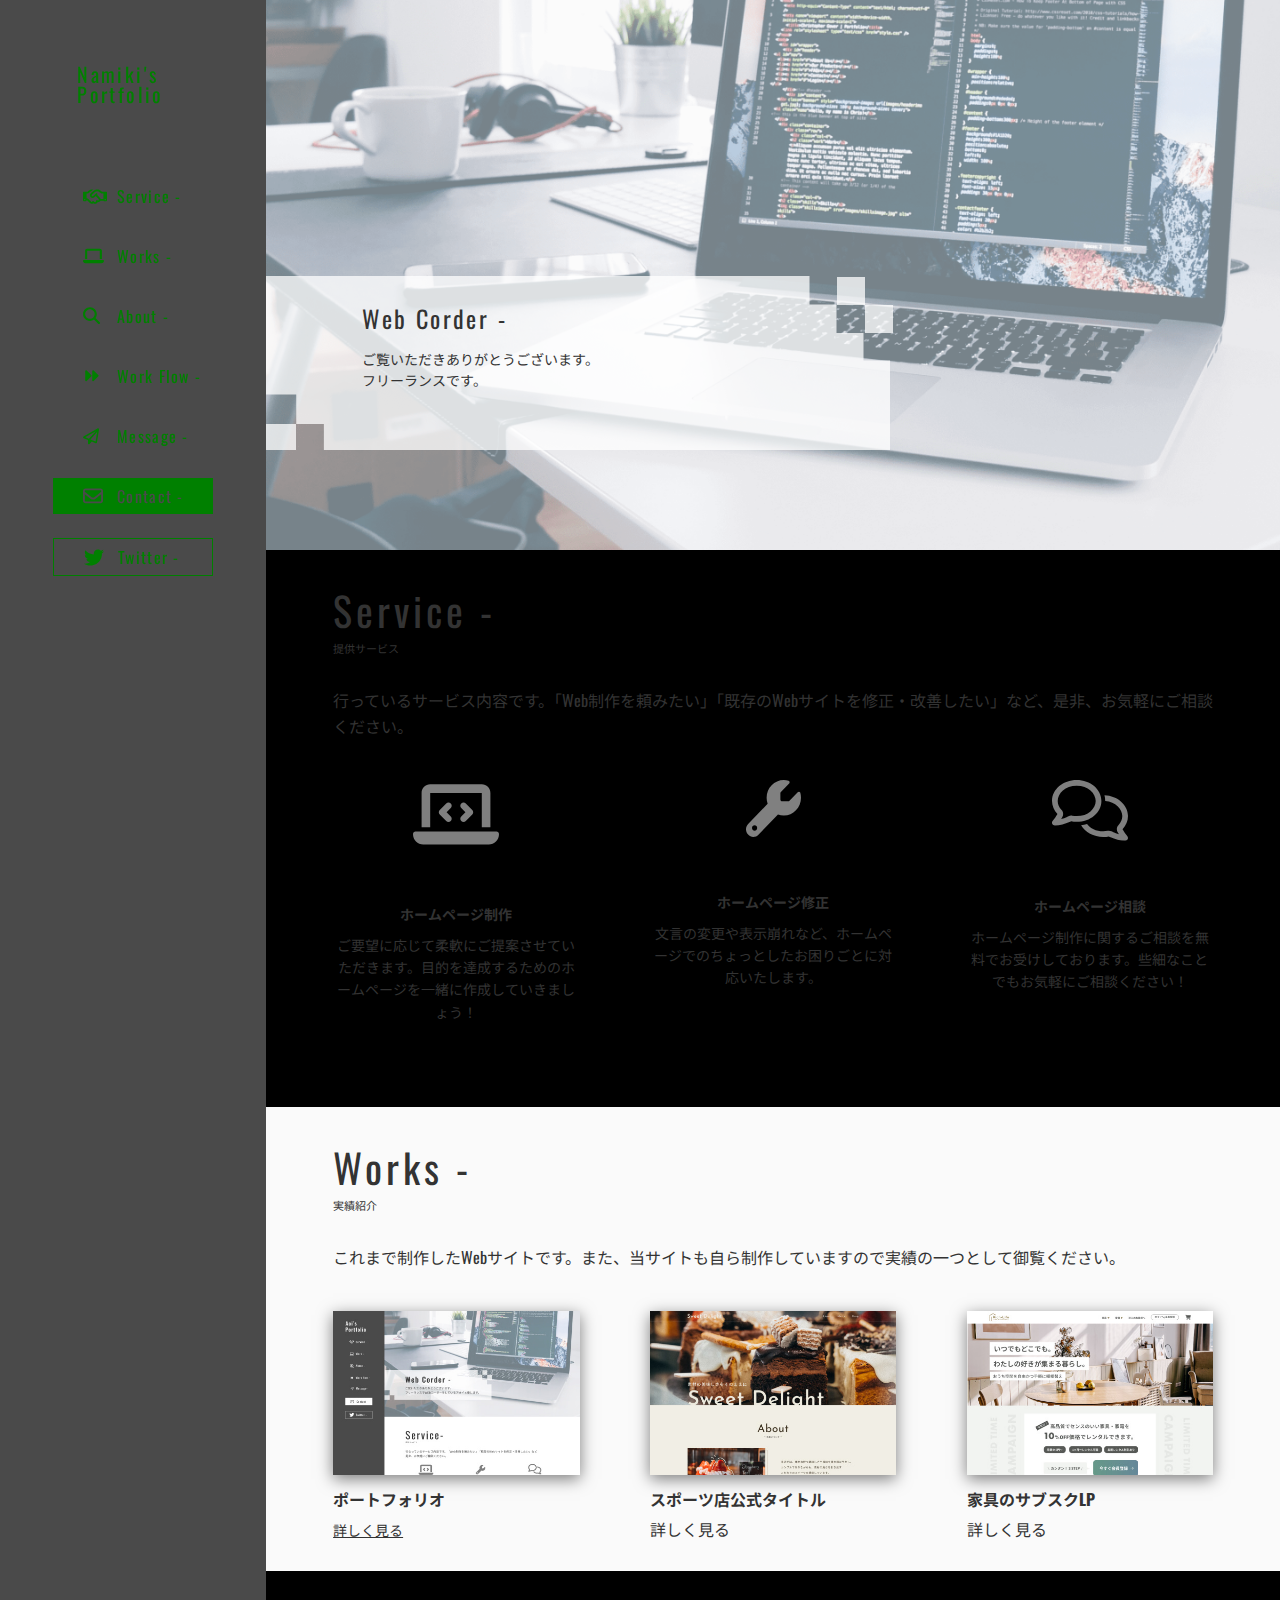
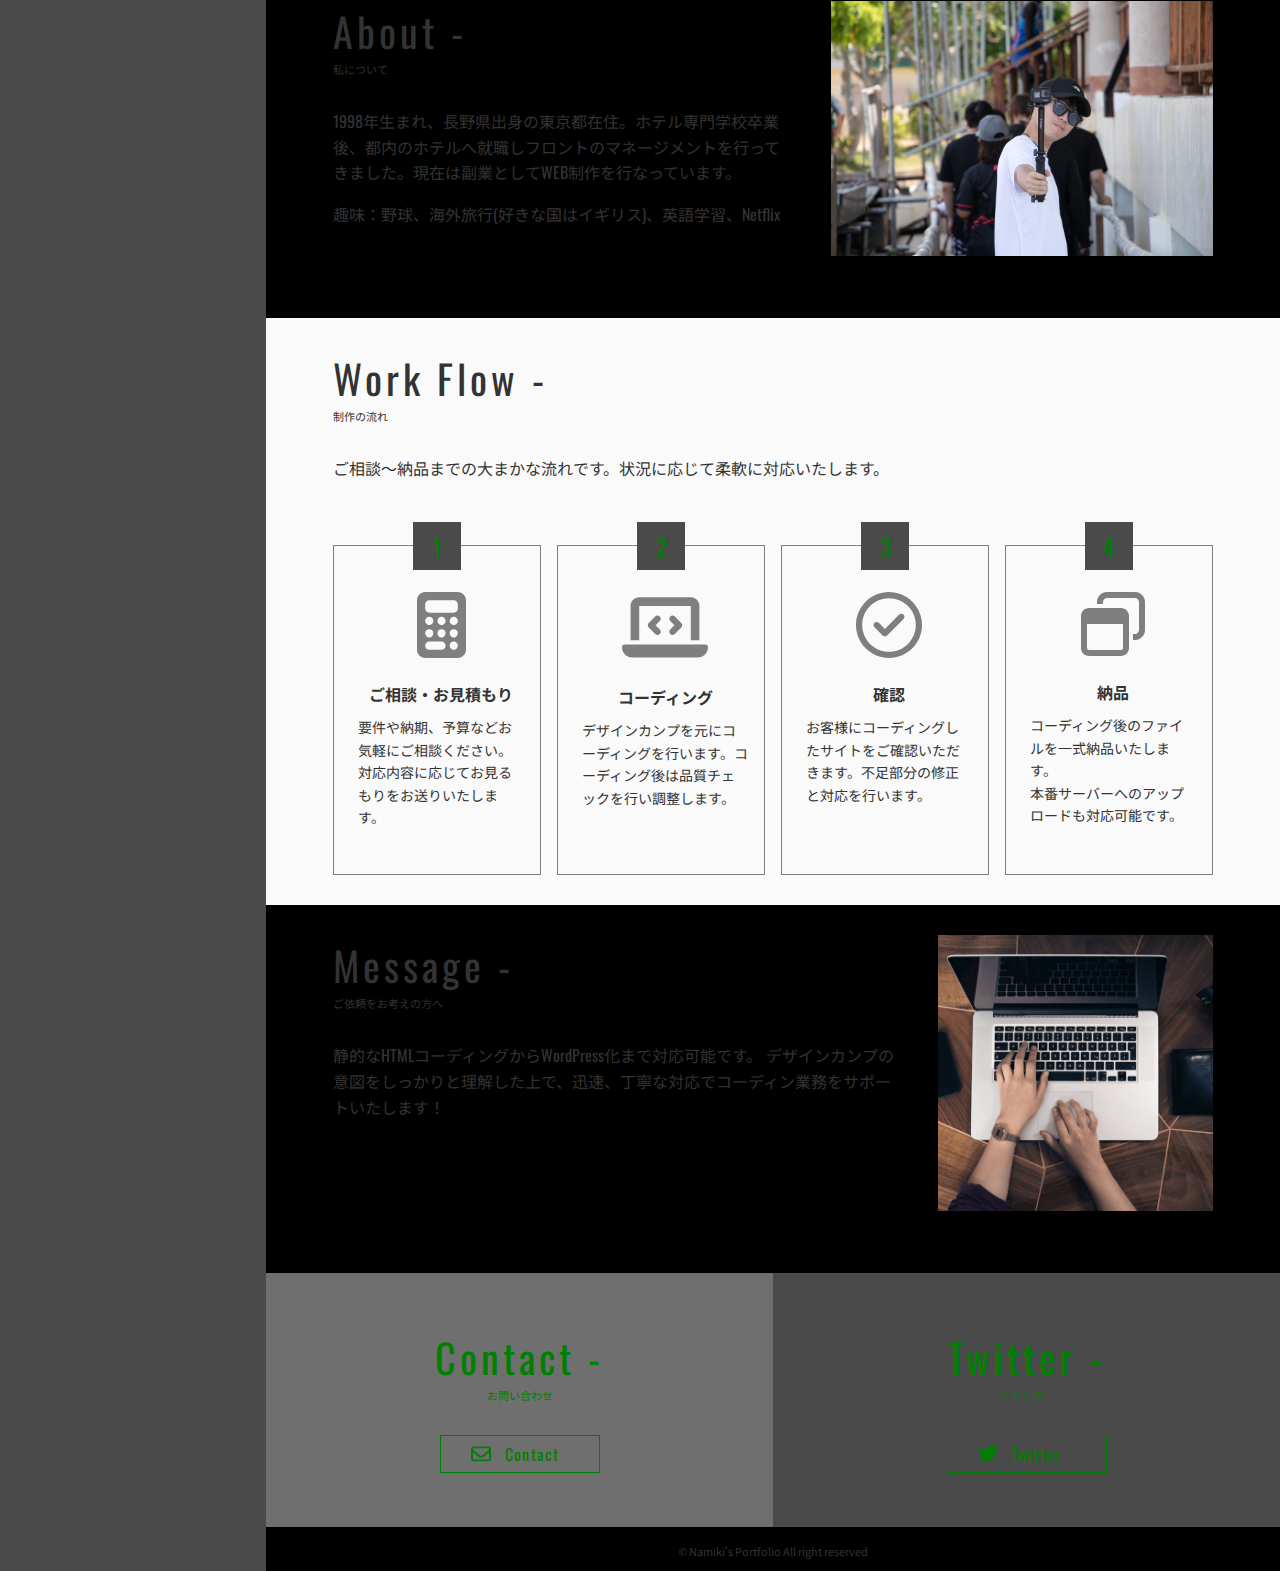
==== index.html @ 9bbf48f1 "テスト" ====
<!DOCTYPE html>
<html lang="ja">
<head>
  <meta charset="UTF-8">
  <meta name="viewport" content="width=device-width, initial-scale=1.0">
  <!-- 検索にあたらないようにするメタ設定 -->
  <!-- <meta name="robots" content="noindex"> -->
  <title>ポートフォリオサイト</title>
  <!-- 検索エンジン表示時の説明メタ -->
  <meta name="description" content="フリーランスWEBコーダーのポートフォリオサイトです。">
<!-- Google Fontsの読み込み -->
  <link rel="preconnect" href="https://fonts.googleapis.com">
  <link rel="preconnect" href="https://fonts.gstatic.com" crossorigin>
  <link href="https://fonts.googleapis.com/css2?family=Noto+Sans+JP:wght@400;700&family=Oswald:wght@400;500&display=swap" rel="stylesheet">
  <!-- cssの読み込み -->
  <link rel="stylesheet" href="./css/reset.css">
  <link rel="stylesheet" href="./css/style.css">
  <!-- <link rel="stylesheet" href="/Users/niwanamiki/Desktop/web/myworks/my_portfolio/css/style.css"> -->
</head>
<body>
  <div class="wrapper">
    <header class="header">
      <div class="header__container">
        <h1 class="header__logo">Namiki's<br>Portfolio</h1>
        <button type="button" id="js-btnDrawer" class="header__menu-btn">Menu</button>
        <div id="js-drawer" class="header__contents">
          <nav class="header__nav">
            <ul class="header__nav-list">
              <li class="header__nav-item">
                <a href="#service" class="header__nav-link button">
                  <span class="button__icon">
                    <svg width="24" height="15" viewBox="0 0 24 15" fill="none" xmlns="http://www.w3.org/2000/svg">
                      <path d="M10.2075 0.428596L8.29125 2.33175C7.7175 2.48818 7.185 2.77495 6.735 3.16974L5.7375 4.05241C5.355 4.39133 4.85625 4.57755 4.3425 4.57755H3.6V9.34475C4.365 9.3671 5.0925 9.67622 5.63625 10.2163L6.97125 11.5421L7.23375 11.8028L8.24625 12.8084C8.47875 13.0393 8.86125 13.0393 9.09375 12.8084C9.1575 12.7451 9.20625 12.6706 9.2325 12.5924C9.3375 12.3056 9.58125 12.0896 9.88125 12.0226C10.1813 11.9555 10.4963 12.0449 10.7138 12.2647L11.1188 12.6594C11.5538 13.0915 12.2588 13.0915 12.69 12.6594C12.8925 12.4583 13.0013 12.2013 13.0125 11.9369C13.0275 11.6092 13.2225 11.3187 13.5225 11.1771C13.8225 11.0356 14.1713 11.0654 14.4375 11.2554C14.79 11.5049 15.2813 11.4714 15.5963 11.1585C15.9488 10.8084 15.9488 10.2423 15.5963 9.89596L12.7538 7.07288L11.4112 8.30193C10.3875 9.24047 8.81625 9.25537 7.77375 8.33545C6.585 7.28517 6.55875 5.45278 7.71375 4.36899L10.3425 1.90345C11.37 0.94256 12.7275 0.40625 14.1413 0.40625C15.495 0.40625 16.8038 0.901592 17.8125 1.79172L18.9413 2.78985H20.4H21.9H23.4C23.73 2.78985 24 3.05801 24 3.38575V11.1325C24 11.7917 23.4638 12.3243 22.8 12.3243H21.6C21.1575 12.3243 20.7675 12.0859 20.5613 11.7284H17.3775C17.25 11.9779 17.0813 12.2162 16.8713 12.4248C16.23 13.0617 15.3413 13.3112 14.5088 13.1734C14.3738 13.4453 14.19 13.6985 13.9613 13.9257C12.9375 14.9425 11.3363 15.043 10.1963 14.2274C9.255 15.0021 7.8525 14.9537 6.97125 14.0747L5.9625 13.0691L5.7 12.8084L4.365 11.4825C4.15875 11.2777 3.88875 11.1585 3.6 11.1362C3.6 11.7917 3.06 12.3243 2.4 12.3243H1.2C0.53625 12.3243 0 11.7917 0 11.1325V3.38575C0 3.05801 0.27 2.78985 0.6 2.78985H2.1H3.6H4.3425C4.4175 2.78985 4.48875 2.76378 4.54125 2.71536L5.535 1.83641C6.58125 0.91649 7.9275 0.40625 9.32625 0.40625H9.7125C9.8775 0.40625 10.0463 0.413699 10.2075 0.428596ZM20.4 9.94065V4.57755H18.6C18.3788 4.57755 18.165 4.49561 18.0038 4.35036L16.62 3.12877C15.9375 2.52542 15.0563 2.19395 14.1413 2.19395C13.1888 2.19395 12.2738 2.55522 11.58 3.20326L8.95125 5.66879C8.565 6.03378 8.5725 6.6483 8.97 6.9984C9.31875 7.30752 9.8475 7.30007 10.1888 6.98722L12.885 4.51424C13.2488 4.17904 13.8188 4.20139 14.1563 4.56638C14.4938 4.93137 14.4713 5.49375 14.1038 5.82894L14.0738 5.85874L16.8638 8.62967C17.2388 9.00211 17.4825 9.46021 17.5913 9.93693H20.4V9.94065ZM2.4 10.5366C2.4 10.3785 2.33679 10.2269 2.22426 10.1152C2.11174 10.0034 1.95913 9.94065 1.8 9.94065C1.64087 9.94065 1.48826 10.0034 1.37574 10.1152C1.26321 10.2269 1.2 10.3785 1.2 10.5366C1.2 10.6946 1.26321 10.8462 1.37574 10.9579C1.48826 11.0697 1.64087 11.1325 1.8 11.1325C1.95913 11.1325 2.11174 11.0697 2.22426 10.9579C2.33679 10.8462 2.4 10.6946 2.4 10.5366ZM22.2 11.1325C22.3591 11.1325 22.5117 11.0697 22.6243 10.9579C22.7368 10.8462 22.8 10.6946 22.8 10.5366C22.8 10.3785 22.7368 10.2269 22.6243 10.1152C22.5117 10.0034 22.3591 9.94065 22.2 9.94065C22.0409 9.94065 21.8883 10.0034 21.7757 10.1152C21.6632 10.2269 21.6 10.3785 21.6 10.5366C21.6 10.6946 21.6632 10.8462 21.7757 10.9579C21.8883 11.0697 22.0409 11.1325 22.2 11.1325Z" class="button__icon-path" />
                      </svg>                      
                  </span>
                  <span class="button__text">Service -</span>
                </a>
              </li>
              <li class="header__nav-item">
                <a href="#work" class="header__nav-link button">
                  <span class="button__icon">
                    <svg width="21" height="16" viewBox="0 0 21 16" fill="none" xmlns="http://www.w3.org/2000/svg">
                      <path d="M4.2 0.635498C3.04172 0.635498 2.1 1.57078 2.1 2.72115V11.0638H4.2V2.72115H16.8V11.0638H18.9V2.72115C18.9 1.57078 17.9583 0.635498 16.8 0.635498H4.2ZM0.63 12.1066C0.282187 12.1066 0 12.3868 0 12.7323C0 14.114 1.12875 15.2351 2.52 15.2351H18.48C19.8712 15.2351 21 14.114 21 12.7323C21 12.3868 20.7178 12.1066 20.37 12.1066H0.63Z" class="button__icon-path"/>
                      </svg>
                  </span>
                  <span class="button__text">Works -</span>
                </a>
              </li>
              <li class="header__nav-item">
                <a href="#about" class="header__nav-link button">
                  <span class="button__icon">
                    <svg width="17" height="18" viewBox="0 0 17 18" fill="none" xmlns="http://www.w3.org/2000/svg">
                      <path d="M13.8125 7.04143C13.8125 8.55504 13.3178 9.95324 12.4844 11.0876L16.6879 15.2657C17.1029 15.6779 17.1029 16.3473 16.6879 16.7595C16.2729 17.1717 15.5988 17.1717 15.1838 16.7595L10.9803 12.5814C9.83808 13.4124 8.43027 13.9005 6.90625 13.9005C3.09121 13.9005 0 10.8304 0 7.04143C0 3.25246 3.09121 0.182373 6.90625 0.182373C10.7213 0.182373 13.8125 3.25246 13.8125 7.04143ZM6.90625 11.79C7.53413 11.79 8.15587 11.6672 8.73595 11.4285C9.31604 11.1899 9.84312 10.8401 10.2871 10.3992C10.7311 9.95824 11.0833 9.43476 11.3235 8.85863C11.5638 8.28251 11.6875 7.66502 11.6875 7.04143C11.6875 6.41784 11.5638 5.80035 11.3235 5.22423C11.0833 4.64811 10.7311 4.12463 10.2871 3.68368C9.84312 3.24273 9.31604 2.89296 8.73595 2.65432C8.15587 2.41568 7.53413 2.29285 6.90625 2.29285C6.27837 2.29285 5.65663 2.41568 5.07654 2.65432C4.49646 2.89296 3.96938 3.24273 3.5254 3.68368C3.08142 4.12463 2.72923 4.64811 2.48895 5.22423C2.24867 5.80035 2.125 6.41784 2.125 7.04143C2.125 7.66502 2.24867 8.28251 2.48895 8.85863C2.72923 9.43476 3.08142 9.95824 3.5254 10.3992C3.96938 10.8401 4.49646 11.1899 5.07654 11.4285C5.65663 11.6672 6.27837 11.79 6.90625 11.79Z" class="button__icon-path"/>
                      </svg>
                      
                  </span>
                  <span class="button__text">About -</span>
                </a>
              </li>
              <li class="header__nav-item">
                <a href="#flow" class="header__nav-link button">
                  <span class="button__icon">
                    <svg width="16" height="16" viewBox="0 0 16 16" fill="none" xmlns="http://www.w3.org/2000/svg">
                      <path d="M8.43454 7.15642C8.7598 7.47765 8.7598 8.00275 8.43455 8.32398L3.65356 13.0459C3.13521 13.5578 2.25649 13.1906 2.25649 12.4621L2.25649 3.01832C2.25649 2.28979 3.13521 1.92261 3.65355 2.43454L8.43454 7.15642Z" class="button__icon-path"/>
                      <path d="M15.4089 7.15642C15.7342 7.47765 15.7342 8.00275 15.4089 8.32398L10.6279 13.0459C10.1096 13.5578 9.23085 13.1906 9.23085 12.4621L9.23085 3.01832C9.23085 2.28979 10.1096 1.92261 10.6279 2.43454L15.4089 7.15642Z" class="button__icon-path"/>
                      </svg>
                      
                  </span>
                  <span class="button__text">Work Flow -</span>
                </a>
              </li>
              <li class="header__nav-item">
                <a href="#message" class="header__nav-link button">
                  <span class="button__icon">
                    <svg width="16" height="17" viewBox="0 0 16 17" fill="none" xmlns="http://www.w3.org/2000/svg">
                      <path d="M0.502817 8.41785C-0.203433 8.81822 -0.137808 9.88587 0.615317 10.1962L4.99969 12.0119V15.2179C4.99969 15.7797 5.45594 16.2328 6.02157 16.2328C6.32469 16.2328 6.61219 16.0994 6.80594 15.8666L8.74344 13.5606L12.6153 15.1621C13.2059 15.4073 13.8903 15.0224 13.9872 14.3955L15.9872 1.4843C16.0466 1.10876 15.8809 0.730116 15.5653 0.515964C15.2497 0.301812 14.8372 0.28319 14.5028 0.472513L0.502817 8.41785ZM2.13094 9.20928L12.8028 3.15406L5.94032 10.7704L5.97782 10.8014L2.13094 9.20928ZM12.6028 13.5451L7.39657 11.388L14.0872 3.96101L12.6028 13.5451Z" class="button__icon-path"/>
                      </svg>
                       
                  </span>
                  <span class="button__text">Message -</span>
                </a>
              </li>
              <li class="header__nav-item">
                <a href="#contact" class="header__nav-link button  button--bg">
                  <span class="button__icon">
                    <svg width="20" height="16" viewBox="0 0 20 16" fill="none" xmlns="http://www.w3.org/2000/svg">
                      <path d="M2.5 2.28406C2.15625 2.28406 1.875 2.56339 1.875 2.90479V3.76217L8.61328 9.25563C9.42188 9.91515 10.582 9.91515 11.3906 9.25563L18.125 3.76217V2.90479C18.125 2.56339 17.8438 2.28406 17.5 2.28406H2.5ZM1.875 6.17138V12.8365C1.875 13.1779 2.15625 13.4572 2.5 13.4572H17.5C17.8438 13.4572 18.125 13.1779 18.125 12.8365V6.17138L12.5781 10.6949C11.0781 11.917 8.91797 11.917 7.42188 10.6949L1.875 6.17138ZM0 2.90479C0 1.53531 1.12109 0.421875 2.5 0.421875H17.5C18.8789 0.421875 20 1.53531 20 2.90479V12.8365C20 14.2059 18.8789 15.3194 17.5 15.3194H2.5C1.12109 15.3194 0 14.2059 0 12.8365V2.90479Z" class="button__icon-path button__icon-path--contact"/>
                      </svg>
                      
                  </span>
                  <span class="button__text">Contact -</span>
                  <!-- <a href="tel:090-2377-2959" class="button__text">Contact -</a> -->
                </a>
              </li>
              <li class="header__nav-item">
                <a href="https://twitter.com/nworkweb_tw" target="_blank"  class="header__nav-link button button--border">
                  <span class="button__icon">
                    <svg width="20" height="21" viewBox="0 0 20 21" fill="none" xmlns="http://www.w3.org/2000/svg">
                      <path d="M17.9441 6.40799C17.9568 6.58444 17.9568 6.76092 17.9568 6.93736C17.9568 12.3191 13.8325 18.5201 6.29441 18.5201C3.97207 18.5201 1.81473 17.8521 0 16.6926C0.329961 16.7304 0.647187 16.743 0.989844 16.743C2.90605 16.743 4.67004 16.1002 6.07867 15.0037C4.27664 14.9659 2.76648 13.7937 2.24617 12.1805C2.5 12.2183 2.75379 12.2435 3.02031 12.2435C3.38832 12.2435 3.75637 12.193 4.09898 12.1049C2.22082 11.7267 0.812148 10.0883 0.812148 8.10949V8.05909C1.35781 8.36158 1.99238 8.55063 2.66492 8.57581C1.56086 7.84479 0.837539 6.59704 0.837539 5.18543C0.837539 4.42922 1.04055 3.73602 1.3959 3.13105C3.41367 5.60136 6.44668 7.21459 9.84766 7.39107C9.78422 7.08858 9.74613 6.77353 9.74613 6.45843C9.74613 4.21496 11.5736 2.38745 13.8451 2.38745C15.0253 2.38745 16.0913 2.87899 16.84 3.67302C17.7664 3.49658 18.6547 3.15626 19.4416 2.68994C19.137 3.63523 18.4898 4.42926 17.6395 4.93337C18.4644 4.84519 19.2639 4.61827 19.9999 4.30322C19.4416 5.10981 18.7436 5.82819 17.9441 6.40799Z" class="button__icon-path"/>
                      </svg>
                      
                  </span>
                  <span class="button__text">Twitter -</span>
                </a>
              </li>
            </ul>
          </nav>
        </div>
      </div>
    </header>

    <main class="main">
      <div class="fv">
        <picture class="fv__img">
          <source media="(min-width: 768px)" srcset="./img/img_fv.png">
          <img src="./img/sp/img_fv.png" alt="">
        </picture>
        <div class="fv__contents">
          <h1 class="fv__heading">
            <span class="fv__heading-main">Web Corder -</span>
            <span class="fv__heading-sub">ご覧いただきありがとうございます。<br>フリーランスです。
            </span>
          </h1>
        </div>
      </div>

      <section id="service" class="section service">
        <div class="section__inner">
          <h2 class="section__ttl">
            <span class="section__ttl-main">Service -</span>
            <span class="section__ttl-sub">提供サービス</span>
          </h2>
          <p class="section__lead-text">行っているサービス内容です。「Web制作を頼みたい」「既存のWebサイトを修正・改善したい」など、是非、お気軽にご相談ください。          
          </p>
          <div class="section__contents">
            <ul class="service__list">
              <li class="service__item">
                <div class="service__item-img">
                  <img class="service__item-img" src="/img/img_service1.svg" alt="">
                  <h3 class="service__item-name">ホームページ制作</h3>
                  <p class="service__item-text">
                    ご要望に応じて柔軟にご提案させていただきます。目的を達成するためのホームページを一緒に作成していきましょう！
                  </p>
                </div>
              </li>
              <li class="service__item">
                <div class="service__item-img">
                  <img class="service__item-img" src="/img/img_service2.svg" alt="">
                  <h3 class="service__item-name">ホームページ修正</h3>
                  <p class="service__item-text">
                    文言の変更や表示崩れなど、ホームページでのちょっとしたお困りごとに対応いたします。
                  </p>
                </div>
              </li>
              <li class="service__item">
                <div class="service__item-img">
                  <img class="service__item-img" src="/img/img_service3.svg" alt="">
                  <h3 class="service__item-name">ホームページ相談</h3>
                  <p class="service__item-text">
                    ホームページ制作に関するご相談を無料でお受けしております。些細なことでもお気軽にご相談ください！
                  </p>
                </div>
              </li>
            </ul>
          </div>
        </div>
      </section>

      <section id="work" class="section works">
        <div class="section__inner">
          <h2 class="section__ttl">
            <span class="section__ttl-main">Works -</span>
            <span class="section__ttl-sub">実績紹介</span>
          </h2>
          <p class="section__lead-text">これまで制作したWebサイトです。また、当サイトも自ら制作していますので実績の一つとして御覧ください。
          </p>
          <div class="section__contents">
            <ul class="works__list">
              <li class="works__item">
                <div class="works__item-img"><img src="/img/img_works1.jpg" alt=""></div>
                <h3 class="works__item-name">ポートフォリオ</h3>
                <a href="#" target="_blank" class="works__item-link">詳しく見る</a>
              </li>
              <li class="works__item">
                <div class="works__item-img"><img src="/img/img_works2.jpg" alt=""></div>
                <h3 class="works__item-name">スポーツ店公式タイトル</h3>
                <a href="#" target="_blank class="works__item-link">詳しく見る</a>
              </li>
              <li class="works__item">
                <div class="works__item-img"><img src="/img/img_works3.jpg" alt=""></div>
                <h3 class="works__item-name">家具のサブスクLP</h3>
                <a href="#" target="_blank class="works__item-link">詳しく見る</a>
              </li>
            </ul>
          </div>
        </div>
      </section>

      <section id="about" class="section about">
        <div class="section__inner">
          <div class="about__container">
            <div class="about__img"><img src="/img/profile.jpeg" alt=""></div>
            <div class="about__text-contents">
              <h2 class="section__ttl">
                <span class="section__ttl-main">About -</span>
                <span class="section__ttl-sub">私について</span>
              </h2>
              <p class="about__text">
                1998年生まれ、長野県出身の東京都在住。ホテル専門学校卒業後、都内のホテルへ就職しフロントのマネージメントを行ってきました。現在は副業としてWEB制作を行なっています。
              </p>
              <p class="about__text">
                趣味：野球、海外旅行(好きな国はイギリス)、英語学習、Netflix
              </p>
            </div>
          </div>
        </div>
      </section>

      <section id="flow" class="section flow">
        <section class="section__inner">
          <h2 class="section__ttl">
            <span class="section__ttl-main">Work Flow -</span>
            <span class="section__ttl-sub">制作の流れ</span>
          </h2>   
          <p class="section__lead-text">
            ご相談〜納品までの大まかな流れです。状況に応じて柔軟に対応いたします。
          </p>
          <div class="section__contents">
            <ol class="flow__list">
              <li class="flow__item">
                <p class="flow__item-num">1</p>
                <div class="flow__item-img"><img src="/img/img_flow1.svg" alt=""></div>
                <h3 class="flow__item-name">ご相談・お見積もり</h3>
                <p class="flow__item-text">
                  要件や納期、予算などお気軽にご相談ください。<br>
                  対応内容に応じてお見るもりをお送りいたします。
                </p>
              </li>
              <li class="flow__item">
                <p class="flow__item-num">2</p>
                <div class="flow__item-img"><img src="/img/img_flow2.svg" alt=""></div>
                <h3 class="flow__item-name">コーディング</h3>
                <p class="flow__item-text">
                  デザインカンプを元にコーディングを行います。コーディング後は品質チェックを行い調整します。
                </p>
              </li>
              <li class="flow__item">
                <p class="flow__item-num">3</p>
                <div class="flow__item-img"><img src="/img/img_flow3.svg" alt=""></div>
                <h3 class="flow__item-name">確認</h3>
                <p class="flow__item-text">
                  お客様にコーディングしたサイトをご確認いただきます。不足部分の修正と対応を行います。
                </p>
              </li>
              <li class="flow__item">
                <p class="flow__item-num">4</p>
                <div class="flow__item-img"><img src="/img/img_flow4.svg" alt=""></div>
                <h3 class="flow__item-name">納品</h3>
                <p class="flow__item-text">
                  コーディング後のファイルを一式納品いたします。<br>
                  本番サーバーへのアップロードも対応可能です。
                </p>
              </li>
            </ol>
          </div>
        </section>
      </section>

      <section id="id" class="section message">
        <div class="section__inner">
          <div class="message__container">
            <div class="message__img"><img src="/img/img_message.png" alt=""></div>
            <div class="message__contents">
              <h2 class="section__ttl">
                <span class="section__ttl-main">Message -</span>
                <span class="section__ttl-sub">ご依頼をお考えの方へ</span>
              </h2>
              <p class="message__text">
                静的なHTMLコーディングからWordPress化まで対応可能です。
                デザインカンプの意図をしっかりと理解した上で、迅速、丁寧な対応でコーディン業務をサポートいたします！
              </p>
            </div>
          </div>
        </div>
      </section>

      <div class="page-bottom">
        <div class="page-bottom__item page-bottom__item--contact">
          <h2 class="section__ttl section__ttl--center">
            <span class="section__ttl-main">Contact -</span>
            <span class="section__ttl-sub">お問い合わせ</span>
          </h2>
          <a href="#" target="_blank" class="page-bottom__buitton button button--border">
            <span class="button__icon">
              <svg width="20" height="16" viewBox="0 0 20 16" fill="none" xmlns="http://www.w3.org/2000/svg">
                <path d="M2.5 2.28406C2.15625 2.28406 1.875 2.56339 1.875 2.90479V3.76217L8.61328 9.25563C9.42188 9.91515 10.582 9.91515 11.3906 9.25563L18.125 3.76217V2.90479C18.125 2.56339 17.8438 2.28406 17.5 2.28406H2.5ZM1.875 6.17138V12.8365C1.875 13.1779 2.15625 13.4572 2.5 13.4572H17.5C17.8438 13.4572 18.125 13.1779 18.125 12.8365V6.17138L12.5781 10.6949C11.0781 11.917 8.91797 11.917 7.42188 10.6949L1.875 6.17138ZM0 2.90479C0 1.53531 1.12109 0.421875 2.5 0.421875H17.5C18.8789 0.421875 20 1.53531 20 2.90479V12.8365C20 14.2059 18.8789 15.3194 17.5 15.3194H2.5C1.12109 15.3194 0 14.2059 0 12.8365V2.90479Z" class="button__icon-path" />
                </svg>
                
            </span>
            <span class="button__text">Contact</span>
          </a>
        </div>
        <div class="page-bottom__item page-bottom__item--twitter">
          <h2 class="section__ttl section__ttl--center">
            <span class="section__ttl-main">Twitter -</span>
            <span class="section__ttl-sub">ツイッター</span>
          </h2>
          <a href="#" target="_blank" class="page-bottom__buitton button button--border">
            <span class="button__icon">
              <svg width="20" height="21" viewBox="0 0 20 21" fill="none" xmlns="http://www.w3.org/2000/svg">
                <path d="M17.9441 6.40799C17.9568 6.58444 17.9568 6.76092 17.9568 6.93736C17.9568 12.3191 13.8325 18.5201 6.29441 18.5201C3.97207 18.5201 1.81473 17.8521 0 16.6926C0.329961 16.7304 0.647187 16.743 0.989844 16.743C2.90605 16.743 4.67004 16.1002 6.07867 15.0037C4.27664 14.9659 2.76648 13.7937 2.24617 12.1805C2.5 12.2183 2.75379 12.2435 3.02031 12.2435C3.38832 12.2435 3.75637 12.193 4.09898 12.1049C2.22082 11.7267 0.812148 10.0883 0.812148 8.10949V8.05909C1.35781 8.36158 1.99238 8.55063 2.66492 8.57581C1.56086 7.84479 0.837539 6.59704 0.837539 5.18543C0.837539 4.42922 1.04055 3.73602 1.3959 3.13105C3.41367 5.60136 6.44668 7.21459 9.84766 7.39107C9.78422 7.08858 9.74613 6.77353 9.74613 6.45843C9.74613 4.21496 11.5736 2.38745 13.8451 2.38745C15.0253 2.38745 16.0913 2.87899 16.84 3.67302C17.7664 3.49658 18.6547 3.15626 19.4416 2.68994C19.137 3.63523 18.4898 4.42926 17.6395 4.93337C18.4644 4.84519 19.2639 4.61827 19.9999 4.30322C19.4416 5.10981 18.7436 5.82819 17.9441 6.40799Z" class="button__icon-path"/>
                </svg>
            </span>
            <span class="button__text">Twitter</span>
          </a>
        </div>
      </div>
      <footer class="footer">
        <small class="footer__copy">&copy; Namiki's Portfolio All right reserved</small>
      </footer>
    </main>
  </div>

  

  <!-- jQuery -->
  <script src="https://ajax.googleapis.com/ajax/libs/jquery/3.7.1/jquery.min.js"></script>
  <script src="./js/index.js"></script>
</body>
</body>
</html>
---- css/style.css ----
body {
  font-family: "Oswald", "Noto Sans JP", sans-serif;
  color: #333;
  background-color: black;
}
body.is-fixed {
  overflow: hidden;
}

.button {
  display: -webkit-box;
  display: -ms-flexbox;
  display: flex;
  -webkit-box-align: center;
      -ms-flex-align: center;
          align-items: center;
  padding: 6px 10px 6px 30px;
  width: 160px;
  margin: 0 auto;
}
.button--bg {
  background-color: green;
}
.button--bg .button__text {
  color: #4a4a4a;
}
.button--border {
  border: 1px solid green;
}
.button--border .button__text {
  color: green;
}
.button__icon {
  width: 24px;
  display: -webkit-box;
  display: -ms-flexbox;
  display: flex;
  -webkit-box-align: center;
      -ms-flex-align: center;
          align-items: center;
}
.button__text {
  margin-left: 10px;
  font-size: 16px;
  letter-spacing: 0.08em;
  color: green;
}
.button__icon-path {
  fill: green;
}
.button__icon-path--contact {
  fill: #4a4a4a;
}

.header {
  background-color: #4a4a4a;
  position: fixed;
  top: 0;
  left: 0;
  width: 100%;
  z-index: 999;
}
.header__container {
  position: relative;
}
.header__logo {
  display: inline-block;
  padding: 14px 24px;
  font-size: 20px;
  color: green;
}
.header__menu-btn {
  border: none;
  position: absolute;
  top: 24px;
  right: 24px;
  width: 30px;
  height: 36px;
  overflow: hidden;
  color: transparent;
  background: url(../img/bg_menu.png) center center no-repeat;
  background-size: 100% auto;
}
.header__menu-btn:hover {
  cursor: pointer;
}
.header__menu-btn.is-checked {
  background: url(/img/bg_menu-close.png) center center no-repeat;
  background-size: 100% auto;
}
.header__contents {
  display: none;
  height: calc(100vh - 88px);
  border-top: 1px solid green;
  padding-top: 60px;
}
.header__nav-item + .header__nav-item {
  margin-top: 24px;
}

.fv {
  position: relative;
}
.fv__contents {
  position: absolute;
  bottom: 26px;
  left: 0px;
  width: 100%;
  height: 209px;
  background: url(/img/sp/bg_fv.png) center center no-repeat;
  background-size: 100% auto;
  padding: 32px;
}
.fv__heading-main {
  display: block;
  font-size: 24px;
  letter-spacing: 0.1em;
}
.fv__heading-sub {
  display: block;
  margin-top: 12px;
  font-size: 14px;
}

.section {
  padding: 30px 0;
}
.section__inner {
  padding: 0 32px;
}
.section__ttl {
  display: -webkit-box;
  display: -ms-flexbox;
  display: flex;
  -webkit-box-orient: vertical;
  -webkit-box-direction: normal;
      -ms-flex-direction: column;
          flex-direction: column;
  margin-bottom: 32px;
}
.section__ttl--center {
  text-align: center;
}
.section__ttl-main {
  font-size: 40px;
  letter-spacing: 0.1em;
}
.section__ttl-sub {
  font-size: 11px;
}
.section__lead-text {
  font-size: 16px;
  line-height: 1.6;
}
.section__contents {
  margin-top: 40px;
}

.service__item + .service__item {
  margin-top: 10px;
}
.service__item-img {
  text-align: center;
  margin-bottom: 54px;
}
.service__item-name {
  font-size: 14px;
  font-weight: bold;
  text-align: center;
  margin-bottom: 10px;
}
.service__item-text {
  font-size: 14px;
  line-height: 1.6;
}

.works {
  background-color: #fafafa;
}
.works__item + .works__item {
  margin-top: 40px;
}
.works__item-img {
  margin-bottom: 12px;
}
.works__item-img img {
  -webkit-box-shadow: 0 4px 15px 0 rgba(0, 0, 0, 0.5);
          box-shadow: 0 4px 15px 0 rgba(0, 0, 0, 0.5);
}
.works__item-name {
  font-size: 16px;
  font-weight: bold;
  margin-bottom: 6px;
}
.works__item-link {
  text-decoration: underline;
  font-size: 14px;
}

.about__img {
  margin-bottom: 32px;
}
.about__img img {
  -webkit-box-shadow: 0 4px 15px 0 rgba(0, 0, 0, 0.5);
          box-shadow: 0 4px 15px 0 rgba(0, 0, 0, 0.5);
}
.about__text {
  font-size: 16px;
  line-height: 1.6;
}
.about__text + .about__text {
  margin-top: 1em;
}

.flow {
  background-color: #fafafa;
}
.flow__list {
  margin-top: 64px;
}
.flow__item {
  position: relative;
  border: 1px solid #808080;
  padding: 46px 16px 46px 24px;
}
.flow__item + .flow__item {
  margin-top: 50px;
}
.flow__item-num {
  position: absolute;
  top: -24px;
  left: 50%;
  -webkit-transform: translateX(-50%);
          transform: translateX(-50%);
  font-size: 24px;
  background-color: #4a4a4a;
  color: green;
  width: 48px;
  height: 48px;
  display: -webkit-box;
  display: -ms-flexbox;
  display: flex;
  -webkit-box-pack: center;
      -ms-flex-pack: center;
          justify-content: center;
  -webkit-box-align: center;
      -ms-flex-align: center;
          align-items: center;
}
.flow__item-img {
  text-align: center;
  margin-bottom: 24px;
}
.flow__item-name {
  text-align: center;
  font-size: 16px;
  font-weight: bold;
  margin-bottom: 10px;
}
.flow__item-text {
  font-size: 14px;
  line-height: 1.6;
}

.message__img {
  margin-bottom: 32px;
}
.message__img img {
  -webkit-box-shadow: 0 4px 15px 0 rgba(0, 0, 0, 0.5);
          box-shadow: 0 4px 15px 0 rgba(0, 0, 0, 0.5);
}
.message__text {
  font-size: 16px;
  line-height: 1.6;
}

.page-bottom {
  color: green;
}
.page-bottom__item {
  padding: 40px;
}
.page-bottom__item--contact {
  background-color: #6f6f6f;
}
.page-bottom__item--twitter {
  background-color: #4a4a4a;
}

.footer {
  text-align: center;
  padding: 10px;
}
.footer__copy {
  font-size: 11px;
  font-family: "Noto Sans JP", sans-serif;
}

@media screen and (min-width: 768px) {
  .wrapper {
    display: -webkit-box;
    display: -ms-flexbox;
    display: flex;
  }
  .header {
    position: relative;
    -ms-flex-preferred-size: 20.8%;
        flex-basis: 20.8%;
    padding: 50px 20px;
  }
  .header__container {
    position: sticky;
    top: 50px;
    width: 160px;
    margin: 0 auto;
  }
  .header__logo {
    font-size: 20px;
    letter-spacing: 0.12em;
    line-height: 1;
  }
  .header__menu-btn {
    display: none;
  }
  .header__contents {
    display: block;
    border: none;
  }
  .main {
    -ms-flex-preferred-size: 79.2%;
        flex-basis: 79.2%;
  }
  .button {
    -webkit-transition: background 0.3s, color 0.3s, opacity 0.3s;
    transition: background 0.3s, color 0.3s, opacity 0.3s;
  }
  .button:hover {
    background-color: green;
  }
  .button:hover .button__icon-path {
    fill: #4a4a4a;
  }
  .button:hover .button__text {
    color: #4a4a4a;
  }
  .button--bg {
    color: #4a4a4a;
  }
  .button--bg:hover {
    opacity: 0.7;
  }
  .section__inner {
    max-width: 944px;
    margin: 0 auto;
  }
  .fv__contents {
    background: url(/img/bg_fv.png) center center no-repeat;
    background-size: 100% auto;
    bottom: 100px;
    left: 0;
    max-width: 627px;
    height: 174px;
    padding-top: 24px;
    padding-left: 96px;
  }
  .service__list {
    display: grid;
    grid-template-columns: repeat(3, 1fr);
    gap: 8%;
  }
  .service__item + .service__item {
    margin-top: 0;
  }
  .works__list {
    display: grid;
    grid-template-columns: repeat(3, 1fr);
    gap: 8%;
  }
  .works__item + .works__item {
    margin-top: 0;
  }
  .about__container {
    display: -webkit-box;
    display: -ms-flexbox;
    display: flex;
    -webkit-box-orient: horizontal;
    -webkit-box-direction: reverse;
        -ms-flex-direction: row-reverse;
            flex-direction: row-reverse;
    gap: 40px;
  }
  .flow__list {
    display: grid;
    grid-template-columns: repeat(4, 1fr);
    gap: 16px;
  }
  .flow__item + .flow__item {
    margin-top: 0;
  }
  .message__container {
    display: -webkit-box;
    display: -ms-flexbox;
    display: flex;
    -webkit-box-orient: horizontal;
    -webkit-box-direction: reverse;
        -ms-flex-direction: row-reverse;
            flex-direction: row-reverse;
    gap: 40px;
  }
  .page-bottom {
    display: grid;
    grid-template-columns: repeat(2, 1fr);
  }
  .page-bottom__item {
    padding: 54px 10px;
  }
}
@media screen and (min-width: 768px) and (max-width: 1024px) {
  .section__ttl-main {
    font-size: 50px;
  }
  .fv__contents {
    bottom: 50%;
    -webkit-transform: translateY(50%);
            transform: translateY(50%);
  }
  .flow__list {
    grid-template-columns: repeat(2, 1fr);
    gap: 40px 16px;
  }
  .flow__list__item {
    padding: 54px 10px;
  }
}
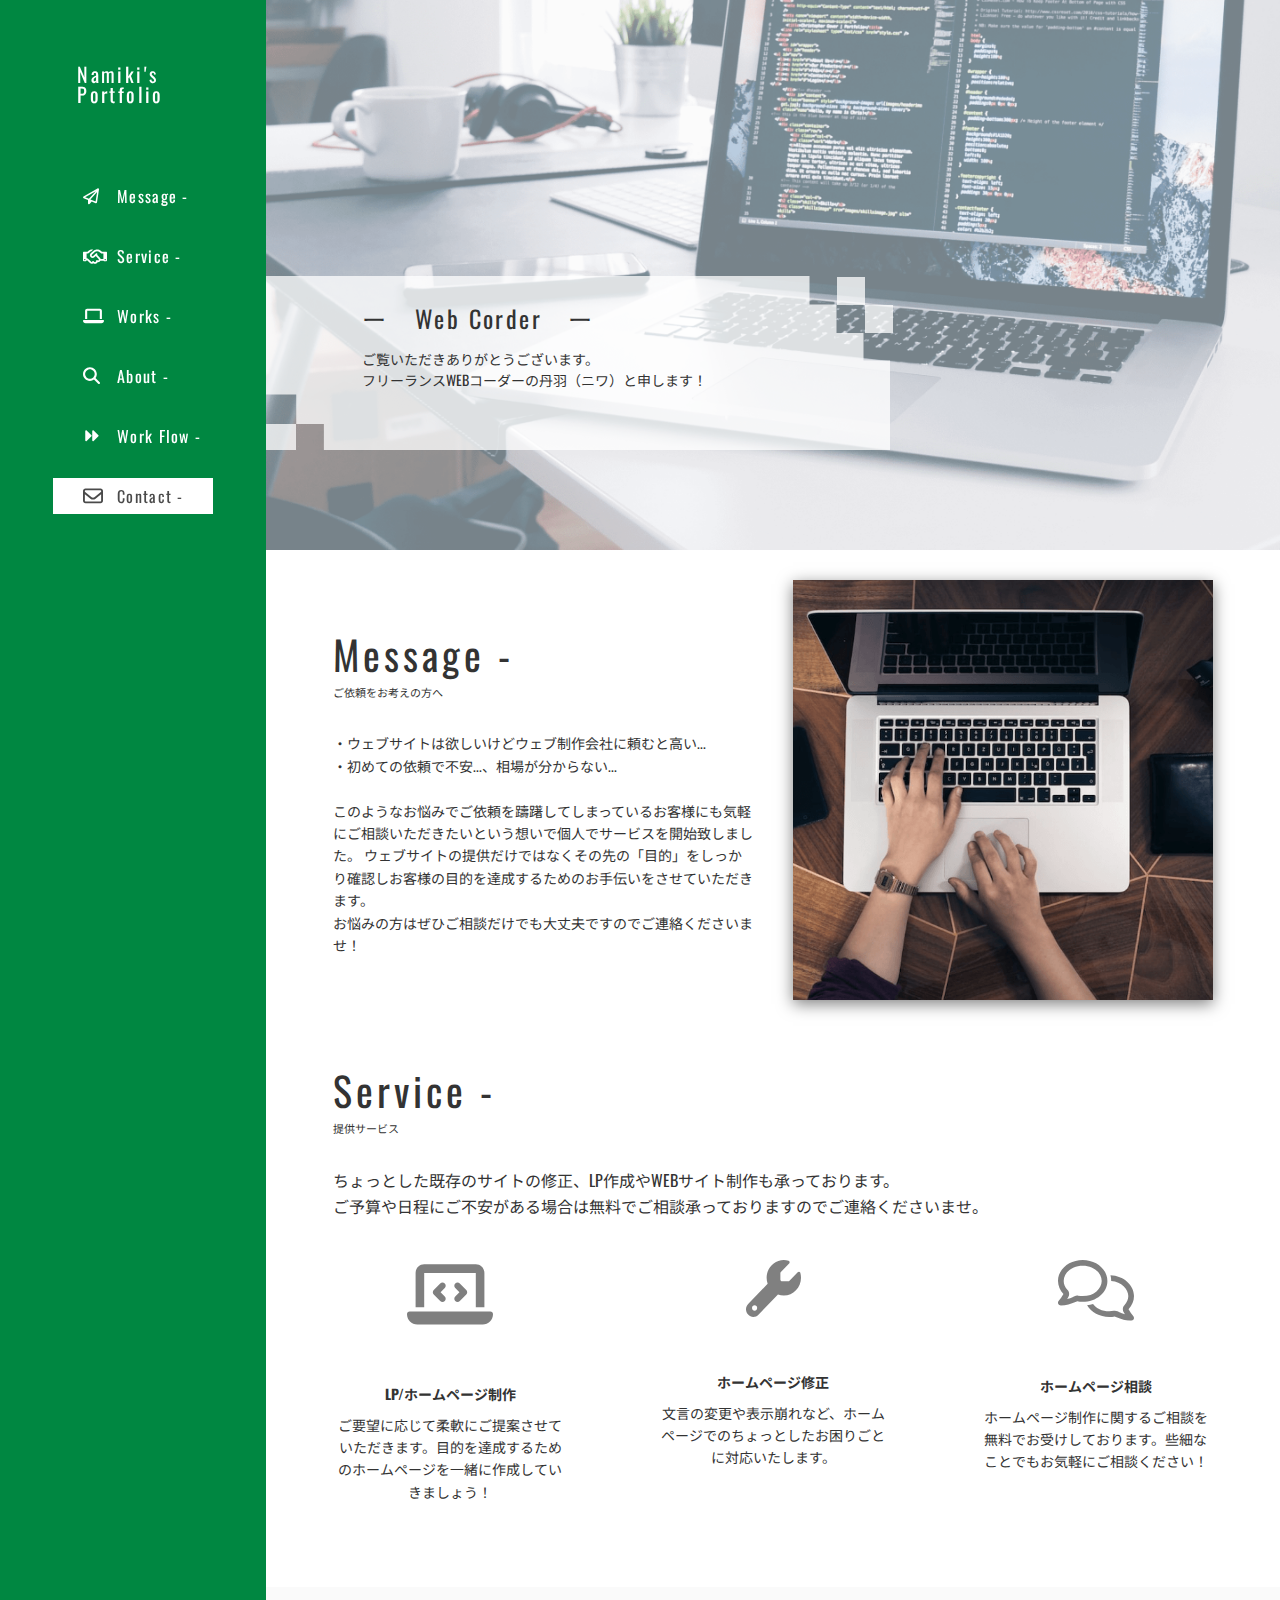
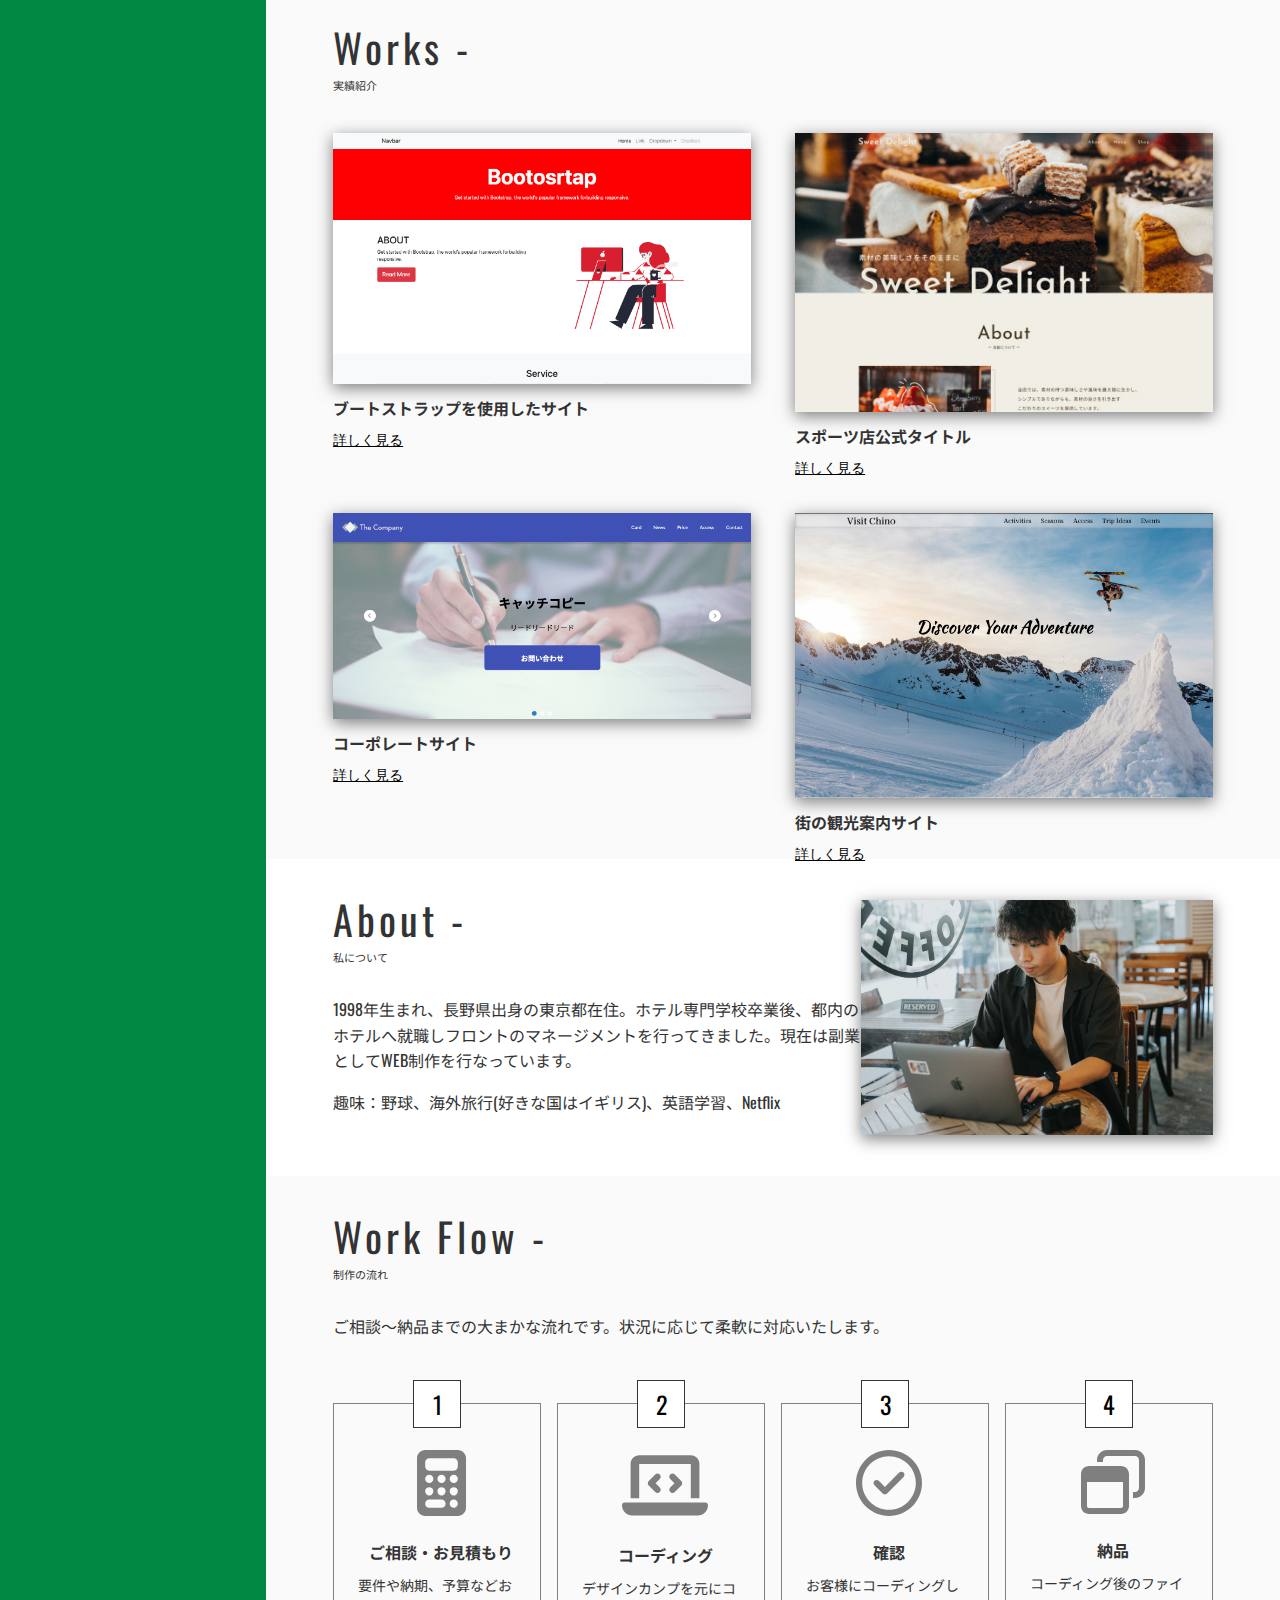
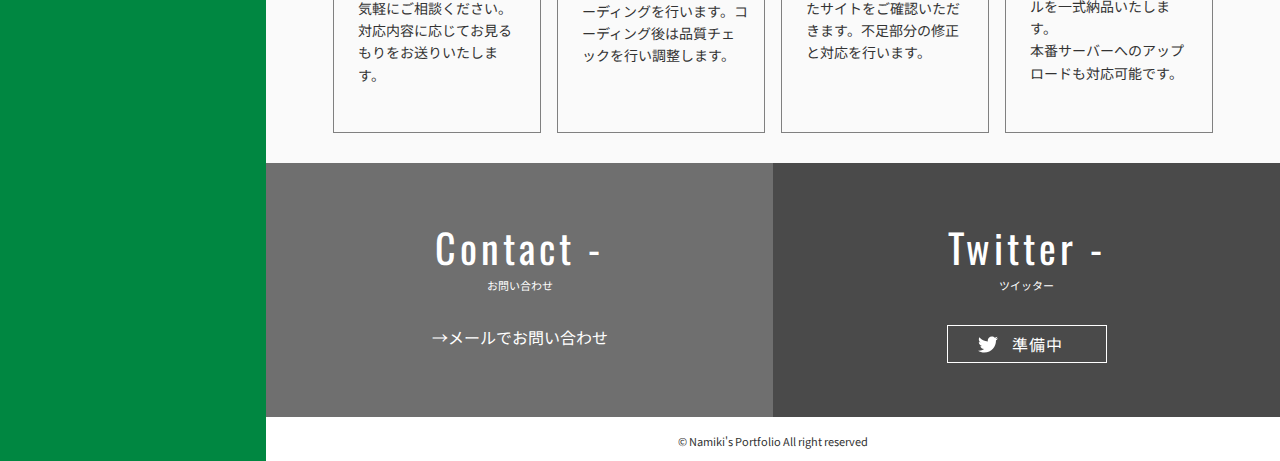
==== commit 25597f82: "最終修正0516" ====
--- a/index.html
+++ b/index.html
@@ -5,13 +5,15 @@
   <meta name="viewport" content="width=device-width, initial-scale=1.0">
   <!-- 検索にあたらないようにするメタ設定 -->
   <!-- <meta name="robots" content="noindex"> -->
-  <title>ポートフォリオサイト</title>
+  <title>Namiki's Portfolio</title>
   <!-- 検索エンジン表示時の説明メタ -->
-  <meta name="description" content="フリーランスWEBコーダーのポートフォリオサイトです。">
+  <meta name="description" content="ウェブ制作のコーディングはお任せください。丁寧なヒヤリングから低予算でお客様の目的に沿ったウェブ制作を一緒に作りましょう。">
 <!-- Google Fontsの読み込み -->
   <link rel="preconnect" href="https://fonts.googleapis.com">
   <link rel="preconnect" href="https://fonts.gstatic.com" crossorigin>
   <link href="https://fonts.googleapis.com/css2?family=Noto+Sans+JP:wght@400;700&family=Oswald:wght@400;500&display=swap" rel="stylesheet">
+  <!-- Remixの読み込み -->
+  <link href="https://cdn.jsdelivr.net/npm/remixicon@4.2.0/fonts/remixicon.css" rel="stylesheet"/>
   <!-- cssの読み込み -->
   <link rel="stylesheet" href="./css/reset.css">
   <link rel="stylesheet" href="./css/style.css">
@@ -21,12 +23,23 @@
   <div class="wrapper">
     <header class="header">
       <div class="header__container">
-        <h1 class="header__logo">Namiki's<br>Portfolio</h1>
+        <a href="#"><h1 class="header__logo">Namiki's<br>Portfolio</h1></a>
         <button type="button" id="js-btnDrawer" class="header__menu-btn">Menu</button>
         <div id="js-drawer" class="header__contents">
           <nav class="header__nav">
             <ul class="header__nav-list">
               <li class="header__nav-item">
+                <a href="#message" class="header__nav-link button">
+                  <span class="button__icon">
+                    <svg width="16" height="17" viewBox="0 0 16 17" fill="none" xmlns="http://www.w3.org/2000/svg">
+                      <path d="M0.502817 8.41785C-0.203433 8.81822 -0.137808 9.88587 0.615317 10.1962L4.99969 12.0119V15.2179C4.99969 15.7797 5.45594 16.2328 6.02157 16.2328C6.32469 16.2328 6.61219 16.0994 6.80594 15.8666L8.74344 13.5606L12.6153 15.1621C13.2059 15.4073 13.8903 15.0224 13.9872 14.3955L15.9872 1.4843C16.0466 1.10876 15.8809 0.730116 15.5653 0.515964C15.2497 0.301812 14.8372 0.28319 14.5028 0.472513L0.502817 8.41785ZM2.13094 9.20928L12.8028 3.15406L5.94032 10.7704L5.97782 10.8014L2.13094 9.20928ZM12.6028 13.5451L7.39657 11.388L14.0872 3.96101L12.6028 13.5451Z" class="button__icon-path"/>
+                      </svg>
+                       
+                  </span>
+                  <span class="button__text">Message -</span>
+                </a>
+              </li>
+              <li class="header__nav-item">
                 <a href="#service" class="header__nav-link button">
                   <span class="button__icon">
                     <svg width="24" height="15" viewBox="0 0 24 15" fill="none" xmlns="http://www.w3.org/2000/svg">
@@ -70,17 +83,6 @@
                 </a>
               </li>
               <li class="header__nav-item">
-                <a href="#message" class="header__nav-link button">
-                  <span class="button__icon">
-                    <svg width="16" height="17" viewBox="0 0 16 17" fill="none" xmlns="http://www.w3.org/2000/svg">
-                      <path d="M0.502817 8.41785C-0.203433 8.81822 -0.137808 9.88587 0.615317 10.1962L4.99969 12.0119V15.2179C4.99969 15.7797 5.45594 16.2328 6.02157 16.2328C6.32469 16.2328 6.61219 16.0994 6.80594 15.8666L8.74344 13.5606L12.6153 15.1621C13.2059 15.4073 13.8903 15.0224 13.9872 14.3955L15.9872 1.4843C16.0466 1.10876 15.8809 0.730116 15.5653 0.515964C15.2497 0.301812 14.8372 0.28319 14.5028 0.472513L0.502817 8.41785ZM2.13094 9.20928L12.8028 3.15406L5.94032 10.7704L5.97782 10.8014L2.13094 9.20928ZM12.6028 13.5451L7.39657 11.388L14.0872 3.96101L12.6028 13.5451Z" class="button__icon-path"/>
-                      </svg>
-                       
-                  </span>
-                  <span class="button__text">Message -</span>
-                </a>
-              </li>
-              <li class="header__nav-item">
                 <a href="#contact" class="header__nav-link button  button--bg">
                   <span class="button__icon">
                     <svg width="20" height="16" viewBox="0 0 20 16" fill="none" xmlns="http://www.w3.org/2000/svg">
@@ -92,7 +94,7 @@
                   <!-- <a href="tel:090-2377-2959" class="button__text">Contact -</a> -->
                 </a>
               </li>
-              <li class="header__nav-item">
+              <!-- <li class="header__nav-item">
                 <a href="https://twitter.com/nworkweb_tw" target="_blank"  class="header__nav-link button button--border">
                   <span class="button__icon">
                     <svg width="20" height="21" viewBox="0 0 20 21" fill="none" xmlns="http://www.w3.org/2000/svg">
@@ -102,7 +104,7 @@
                   </span>
                   <span class="button__text">Twitter -</span>
                 </a>
-              </li>
+              </li> -->
             </ul>
           </nav>
         </div>
@@ -117,12 +119,36 @@
         </picture>
         <div class="fv__contents">
           <h1 class="fv__heading">
-            <span class="fv__heading-main">Web Corder -</span>
-            <span class="fv__heading-sub">ご覧いただきありがとうございます。<br>フリーランスです。
+            <span class="fv__heading-main">ー　Web Corder　ー</span>
+            <span class="fv__heading-sub">ご覧いただきありがとうございます。<br>フリーランスWEBコーダーの丹羽（ニワ）と申します！
             </span>
           </h1>
         </div>
       </div>
+
+      <section id="message" class="section message">
+        <div class="section__inner">
+          <div class="message__container">
+            <div class="message__img"><img src="/img/img_message.png" alt=""></div>
+            <div class="message__contents">
+              <h2 class="section__ttl">
+                <span class="section__ttl-main">Message -</span>
+                <span class="section__ttl-sub">ご依頼をお考えの方へ</span>
+              </h2>
+              <p class="message__text">
+                ・ウェブサイトは欲しいけどウェブ制作会社に頼むと高い...<br>
+                ・初めての依頼で不安...、相場が分からない...<br>
+                <br>
+                このようなお悩みでご依頼を躊躇してしまっているお客様にも気軽にご相談いただきたいという想いで個人でサービスを開始致しました。
+                ウェブサイトの提供だけではなくその先の「目的」をしっかり確認しお客様の目的を達成するためのお手伝いをさせていただきます。<br>
+                お悩みの方はぜひご相談だけでも大丈夫ですのでご連絡くださいませ！
+
+                
+              </p>
+            </div>
+          </div>
+        </div>
+      </section>
 
       <section id="service" class="section service">
         <div class="section__inner">
@@ -130,14 +156,16 @@
             <span class="section__ttl-main">Service -</span>
             <span class="section__ttl-sub">提供サービス</span>
           </h2>
-          <p class="section__lead-text">行っているサービス内容です。「Web制作を頼みたい」「既存のWebサイトを修正・改善したい」など、是非、お気軽にご相談ください。          
+          <p class="section__lead-text">
+            ちょっとした既存のサイトの修正、LP作成やWEBサイト制作も承っております。<br>
+            ご予算や日程にご不安がある場合は無料でご相談承っておりますのでご連絡くださいませ。
           </p>
           <div class="section__contents">
             <ul class="service__list">
               <li class="service__item">
                 <div class="service__item-img">
                   <img class="service__item-img" src="/img/img_service1.svg" alt="">
-                  <h3 class="service__item-name">ホームページ制作</h3>
+                  <h3 class="service__item-name">LP/ホームページ制作</h3>
                   <p class="service__item-text">
                     ご要望に応じて柔軟にご提案させていただきます。目的を達成するためのホームページを一緒に作成していきましょう！
                   </p>
@@ -172,24 +200,50 @@
             <span class="section__ttl-main">Works -</span>
             <span class="section__ttl-sub">実績紹介</span>
           </h2>
-          <p class="section__lead-text">これまで制作したWebサイトです。また、当サイトも自ら制作していますので実績の一つとして御覧ください。
-          </p>
+          <!-- <p class="section__lead-text">これまで制作したWebサイトです。また、当サイトも自ら制作していますので実績の一つとして御覧ください。
+          </p> -->
           <div class="section__contents">
             <ul class="works__list">
               <li class="works__item">
-                <div class="works__item-img"><img src="/img/img_works1.jpg" alt=""></div>
-                <h3 class="works__item-name">ポートフォリオ</h3>
-                <a href="#" target="_blank" class="works__item-link">詳しく見る</a>
+                <div class="works__item-img"><img src="./img/img_works1.png" alt=""></div>
+                <h3 class="works__item-name">ブートストラップを使用したサイト</h3>
+                <button class="works__item-link" data-modal-id="modal1">詳しく見る</button>
+                <!-- モーダル --> 
+                <div id="modal1" class="modal">
+                  <i class="ri-close-large-line close"></i>
+                  <!-- <span class="close">×</span> -->
+                  <img class="modal-content" src="./img/bootstrap_start.png">
+                </div>
               </li>
               <li class="works__item">
-                <div class="works__item-img"><img src="/img/img_works2.jpg" alt=""></div>
+                <div class="works__item-img"><img src="./img/img_works2.jpg" alt=""></div>
                 <h3 class="works__item-name">スポーツ店公式タイトル</h3>
-                <a href="#" target="_blank class="works__item-link">詳しく見る</a>
+                <button class="works__item-link" data-modal-id="modal2">詳しく見る</button>
+                <!-- モーダル --> 
+                <div id="modal2" class="modal">
+                  <i class="ri-close-large-line close"></i>
+                  <img class="modal-content" src="./img/sweetdelight.png">
+                </div>
               </li>
               <li class="works__item">
-                <div class="works__item-img"><img src="/img/img_works3.jpg" alt=""></div>
-                <h3 class="works__item-name">家具のサブスクLP</h3>
-                <a href="#" target="_blank class="works__item-link">詳しく見る</a>
+                <div class="works__item-img"><img src="./img/img_works3.png" alt=""></div>
+                <h3 class="works__item-name">コーポレートサイト</h3>
+                <button class="works__item-link" data-modal-id="modal3">詳しく見る</button>
+                <!-- モーダル --> 
+                <div id="modal3" class="modal">
+                  <i class="ri-close-large-line close"></i>
+                  <img class="modal-content" src="./img/company.png">
+                </div>
+              </li>
+              <li class="works__item">
+                <div class="works__item-img"><img src="./img/img_works4.png" alt=""></div>
+                <h3 class="works__item-name">街の観光案内サイト</h3>
+                <button class="works__item-link" data-modal-id="modal3">詳しく見る</button>
+                <!-- モーダル --> 
+                <div id="modal4" class="modal">
+                  <i class="ri-close-large-line close"></i>
+                  <img class="modal-content" src="./img/visit_chino.png">
+                </div>
               </li>
             </ul>
           </div>
@@ -199,7 +253,6 @@
       <section id="about" class="section about">
         <div class="section__inner">
           <div class="about__container">
-            <div class="about__img"><img src="/img/profile.jpeg" alt=""></div>
             <div class="about__text-contents">
               <h2 class="section__ttl">
                 <span class="section__ttl-main">About -</span>
@@ -212,6 +265,7 @@
                 趣味：野球、海外旅行(好きな国はイギリス)、英語学習、Netflix
               </p>
             </div>
+            <div class="about__img"><img src="./img/selfphoto3.JPG" alt=""></div>
           </div>
         </div>
       </section>
@@ -266,52 +320,28 @@
         </section>
       </section>
 
-      <section id="id" class="section message">
-        <div class="section__inner">
-          <div class="message__container">
-            <div class="message__img"><img src="/img/img_message.png" alt=""></div>
-            <div class="message__contents">
-              <h2 class="section__ttl">
-                <span class="section__ttl-main">Message -</span>
-                <span class="section__ttl-sub">ご依頼をお考えの方へ</span>
-              </h2>
-              <p class="message__text">
-                静的なHTMLコーディングからWordPress化まで対応可能です。
-                デザインカンプの意図をしっかりと理解した上で、迅速、丁寧な対応でコーディン業務をサポートいたします！
-              </p>
-            </div>
-          </div>
-        </div>
-      </section>
-
-      <div class="page-bottom">
+      <div class="page-bottom" id="contact">
         <div class="page-bottom__item page-bottom__item--contact">
           <h2 class="section__ttl section__ttl--center">
             <span class="section__ttl-main">Contact -</span>
             <span class="section__ttl-sub">お問い合わせ</span>
           </h2>
-          <a href="#" target="_blank" class="page-bottom__buitton button button--border">
-            <span class="button__icon">
-              <svg width="20" height="16" viewBox="0 0 20 16" fill="none" xmlns="http://www.w3.org/2000/svg">
-                <path d="M2.5 2.28406C2.15625 2.28406 1.875 2.56339 1.875 2.90479V3.76217L8.61328 9.25563C9.42188 9.91515 10.582 9.91515 11.3906 9.25563L18.125 3.76217V2.90479C18.125 2.56339 17.8438 2.28406 17.5 2.28406H2.5ZM1.875 6.17138V12.8365C1.875 13.1779 2.15625 13.4572 2.5 13.4572H17.5C17.8438 13.4572 18.125 13.1779 18.125 12.8365V6.17138L12.5781 10.6949C11.0781 11.917 8.91797 11.917 7.42188 10.6949L1.875 6.17138ZM0 2.90479C0 1.53531 1.12109 0.421875 2.5 0.421875H17.5C18.8789 0.421875 20 1.53531 20 2.90479V12.8365C20 14.2059 18.8789 15.3194 17.5 15.3194H2.5C1.12109 15.3194 0 14.2059 0 12.8365V2.90479Z" class="button__icon-path" />
-                </svg>
-                
-            </span>
-            <span class="button__text">Contact</span>
-          </a>
+          <div style="text-align: center;">
+            <a class="mailtoui" href="mailto:namiki.niwa.0000@gmail.com">→メールでお問い合わせ</a>
+          </div>
         </div>
         <div class="page-bottom__item page-bottom__item--twitter">
           <h2 class="section__ttl section__ttl--center">
             <span class="section__ttl-main">Twitter -</span>
             <span class="section__ttl-sub">ツイッター</span>
           </h2>
-          <a href="#" target="_blank" class="page-bottom__buitton button button--border">
+          <a tabindex="-1" target="_blank" class="page-bottom__buitton button button--border">
             <span class="button__icon">
               <svg width="20" height="21" viewBox="0 0 20 21" fill="none" xmlns="http://www.w3.org/2000/svg">
                 <path d="M17.9441 6.40799C17.9568 6.58444 17.9568 6.76092 17.9568 6.93736C17.9568 12.3191 13.8325 18.5201 6.29441 18.5201C3.97207 18.5201 1.81473 17.8521 0 16.6926C0.329961 16.7304 0.647187 16.743 0.989844 16.743C2.90605 16.743 4.67004 16.1002 6.07867 15.0037C4.27664 14.9659 2.76648 13.7937 2.24617 12.1805C2.5 12.2183 2.75379 12.2435 3.02031 12.2435C3.38832 12.2435 3.75637 12.193 4.09898 12.1049C2.22082 11.7267 0.812148 10.0883 0.812148 8.10949V8.05909C1.35781 8.36158 1.99238 8.55063 2.66492 8.57581C1.56086 7.84479 0.837539 6.59704 0.837539 5.18543C0.837539 4.42922 1.04055 3.73602 1.3959 3.13105C3.41367 5.60136 6.44668 7.21459 9.84766 7.39107C9.78422 7.08858 9.74613 6.77353 9.74613 6.45843C9.74613 4.21496 11.5736 2.38745 13.8451 2.38745C15.0253 2.38745 16.0913 2.87899 16.84 3.67302C17.7664 3.49658 18.6547 3.15626 19.4416 2.68994C19.137 3.63523 18.4898 4.42926 17.6395 4.93337C18.4644 4.84519 19.2639 4.61827 19.9999 4.30322C19.4416 5.10981 18.7436 5.82819 17.9441 6.40799Z" class="button__icon-path"/>
                 </svg>
             </span>
-            <span class="button__text">Twitter</span>
+            <span class="button__text">準備中</span>
           </a>
         </div>
       </div>
@@ -324,6 +354,7 @@
   
 
   <!-- jQuery -->
+  <script src="https://cdn.jsdelivr.net/npm/mailtoui@1.0.3/dist/mailtoui-min.js"></script>
   <script src="https://ajax.googleapis.com/ajax/libs/jquery/3.7.1/jquery.min.js"></script>
   <script src="./js/index.js"></script>
 </body>
--- a/css/style.css
+++ b/css/style.css
@@ -1,7 +1,11 @@
+@charset "UTF-8";
+html {
+  scroll-behavior: smooth;
+}
+
 body {
   font-family: "Oswald", "Noto Sans JP", sans-serif;
   color: #333;
-  background-color: black;
 }
 body.is-fixed {
   overflow: hidden;
@@ -19,16 +23,16 @@
   margin: 0 auto;
 }
 .button--bg {
-  background-color: green;
+  background-color: white;
 }
 .button--bg .button__text {
   color: #4a4a4a;
 }
 .button--border {
-  border: 1px solid green;
+  border: 1px solid white;
 }
 .button--border .button__text {
-  color: green;
+  color: white;
 }
 .button__icon {
   width: 24px;
@@ -43,22 +47,22 @@
   margin-left: 10px;
   font-size: 16px;
   letter-spacing: 0.08em;
-  color: green;
+  color: white;
 }
 .button__icon-path {
-  fill: green;
+  fill: white;
 }
 .button__icon-path--contact {
   fill: #4a4a4a;
 }
 
 .header {
-  background-color: #4a4a4a;
   position: fixed;
   top: 0;
   left: 0;
   width: 100%;
   z-index: 999;
+  background-color: rgb(0, 135, 65);
 }
 .header__container {
   position: relative;
@@ -67,7 +71,7 @@
   display: inline-block;
   padding: 14px 24px;
   font-size: 20px;
-  color: green;
+  color: white;
 }
 .header__menu-btn {
   border: none;
@@ -85,13 +89,13 @@
   cursor: pointer;
 }
 .header__menu-btn.is-checked {
-  background: url(/img/bg_menu-close.png) center center no-repeat;
+  background: url(../img/bg_menu-close.png) center center no-repeat;
   background-size: 100% auto;
 }
 .header__contents {
   display: none;
   height: calc(100vh - 88px);
-  border-top: 1px solid green;
+  border-top: 1px solid white;
   padding-top: 60px;
 }
 .header__nav-item + .header__nav-item {
@@ -156,6 +160,22 @@
   margin-top: 40px;
 }
 
+.message__contents {
+  width: 100%;
+}
+.message__img {
+  width: 100%;
+  margin-bottom: 32px;
+}
+.message__img img {
+  -webkit-box-shadow: 0 4px 15px 0 rgba(0, 0, 0, 0.5);
+          box-shadow: 0 4px 15px 0 rgba(0, 0, 0, 0.5);
+}
+.message__text {
+  font-size: 14px;
+  line-height: 1.6;
+}
+
 .service__item + .service__item {
   margin-top: 10px;
 }
@@ -197,12 +217,53 @@
   font-size: 14px;
 }
 
-.about__img {
-  margin-bottom: 32px;
-}
+.modal {
+  padding-top: 100px;
+  display: none; /* モーダルを初期状態では非表示にする */
+  position: fixed; /* モーダルを画面上部に固定 */
+  z-index: 1; /* モーダルを最前面に配置 */
+  left: 0;
+  top: 0;
+  width: 100%; /* 画面幅いっぱいにモーダルを広げる */
+  height: 100%; /* 画面高さいっぱいにモーダルを広げる */
+  overflow: auto; /* コンテンツがモーダルより大きい場合にスクロールバーを表示 */
+  background-color: rgba(0, 0, 0, 0.7); /* 背景を暗くする */
+  opacity: 0; /* 初期状態で不透明度を0に設定する */
+  -webkit-transition: opacity 0.3s;
+  transition: opacity 0.3s; /* opacityの変化を0.3秒かけてアニメーション化する */
+}
+
+/* モーダル内のコンテンツのスタイル */
+.modal-content {
+  margin: auto;
+  display: block;
+  width: 80%; /* モーダルの幅を設定 */
+  max-width: 700px; /* モーダルの最大幅を設定 */
+}
+
+/* 閉じるボタンのスタイル */
+.close {
+  color: #fff;
+  position: fixed;
+  top: 100px;
+  right: 10px;
+  font-size: 20px;
+}
+
+/* ホバー時のスタイル */
+.close:hover,
+.close:focus {
+  color: #000;
+  text-decoration: none;
+  cursor: pointer;
+}
+
 .about__img img {
   -webkit-box-shadow: 0 4px 15px 0 rgba(0, 0, 0, 0.5);
           box-shadow: 0 4px 15px 0 rgba(0, 0, 0, 0.5);
+}
+.about__text-contents {
+  margin-bottom: 30px;
 }
 .about__text {
   font-size: 16px;
@@ -233,8 +294,9 @@
   -webkit-transform: translateX(-50%);
           transform: translateX(-50%);
   font-size: 24px;
-  background-color: #4a4a4a;
-  color: green;
+  background-color: white;
+  border: 1px solid #333;
+  color: #000;
   width: 48px;
   height: 48px;
   display: -webkit-box;
@@ -262,20 +324,8 @@
   line-height: 1.6;
 }
 
-.message__img {
-  margin-bottom: 32px;
-}
-.message__img img {
-  -webkit-box-shadow: 0 4px 15px 0 rgba(0, 0, 0, 0.5);
-          box-shadow: 0 4px 15px 0 rgba(0, 0, 0, 0.5);
-}
-.message__text {
-  font-size: 16px;
-  line-height: 1.6;
-}
-
 .page-bottom {
-  color: green;
+  color: white;
 }
 .page-bottom__item {
   padding: 40px;
@@ -323,7 +373,7 @@
     display: none;
   }
   .header__contents {
-    display: block;
+    display: block !important;
     border: none;
   }
   .main {
@@ -335,7 +385,7 @@
     transition: background 0.3s, color 0.3s, opacity 0.3s;
   }
   .button:hover {
-    background-color: green;
+    background-color: white;
   }
   .button:hover .button__icon-path {
     fill: #4a4a4a;
@@ -366,15 +416,15 @@
   .service__list {
     display: grid;
     grid-template-columns: repeat(3, 1fr);
-    gap: 8%;
+    gap: 10%;
   }
   .service__item + .service__item {
     margin-top: 0;
   }
   .works__list {
     display: grid;
-    grid-template-columns: repeat(3, 1fr);
-    gap: 8%;
+    grid-template-columns: repeat(2, 0.5fr);
+    gap: 5%;
   }
   .works__item + .works__item {
     margin-top: 0;
@@ -383,29 +433,44 @@
     display: -webkit-box;
     display: -ms-flexbox;
     display: flex;
+    -webkit-box-align: center;
+        -ms-flex-align: center;
+            align-items: center;
+  }
+  .about__text-contents {
+    width: 60%;
+  }
+  .about__img {
+    width: 40%;
+    margin-bottom: 0;
+  }
+  .about__img img {
+    min-width: 100%;
+  }
+  /* モーダルのスタイル */
+  .flow__list {
+    display: grid;
+    grid-template-columns: repeat(4, 1fr);
+    gap: 16px;
+  }
+  .flow__item + .flow__item {
+    margin-top: 0;
+  }
+  .message__container {
+    display: -webkit-box;
+    display: -ms-flexbox;
+    display: flex;
+    -webkit-box-align: center;
+        -ms-flex-align: center;
+            align-items: center;
     -webkit-box-orient: horizontal;
     -webkit-box-direction: reverse;
         -ms-flex-direction: row-reverse;
             flex-direction: row-reverse;
     gap: 40px;
   }
-  .flow__list {
-    display: grid;
-    grid-template-columns: repeat(4, 1fr);
-    gap: 16px;
-  }
-  .flow__item + .flow__item {
-    margin-top: 0;
-  }
-  .message__container {
-    display: -webkit-box;
-    display: -ms-flexbox;
-    display: flex;
-    -webkit-box-orient: horizontal;
-    -webkit-box-direction: reverse;
-        -ms-flex-direction: row-reverse;
-            flex-direction: row-reverse;
-    gap: 40px;
+  .message__img {
+    margin-bottom: 0;
   }
   .page-bottom {
     display: grid;
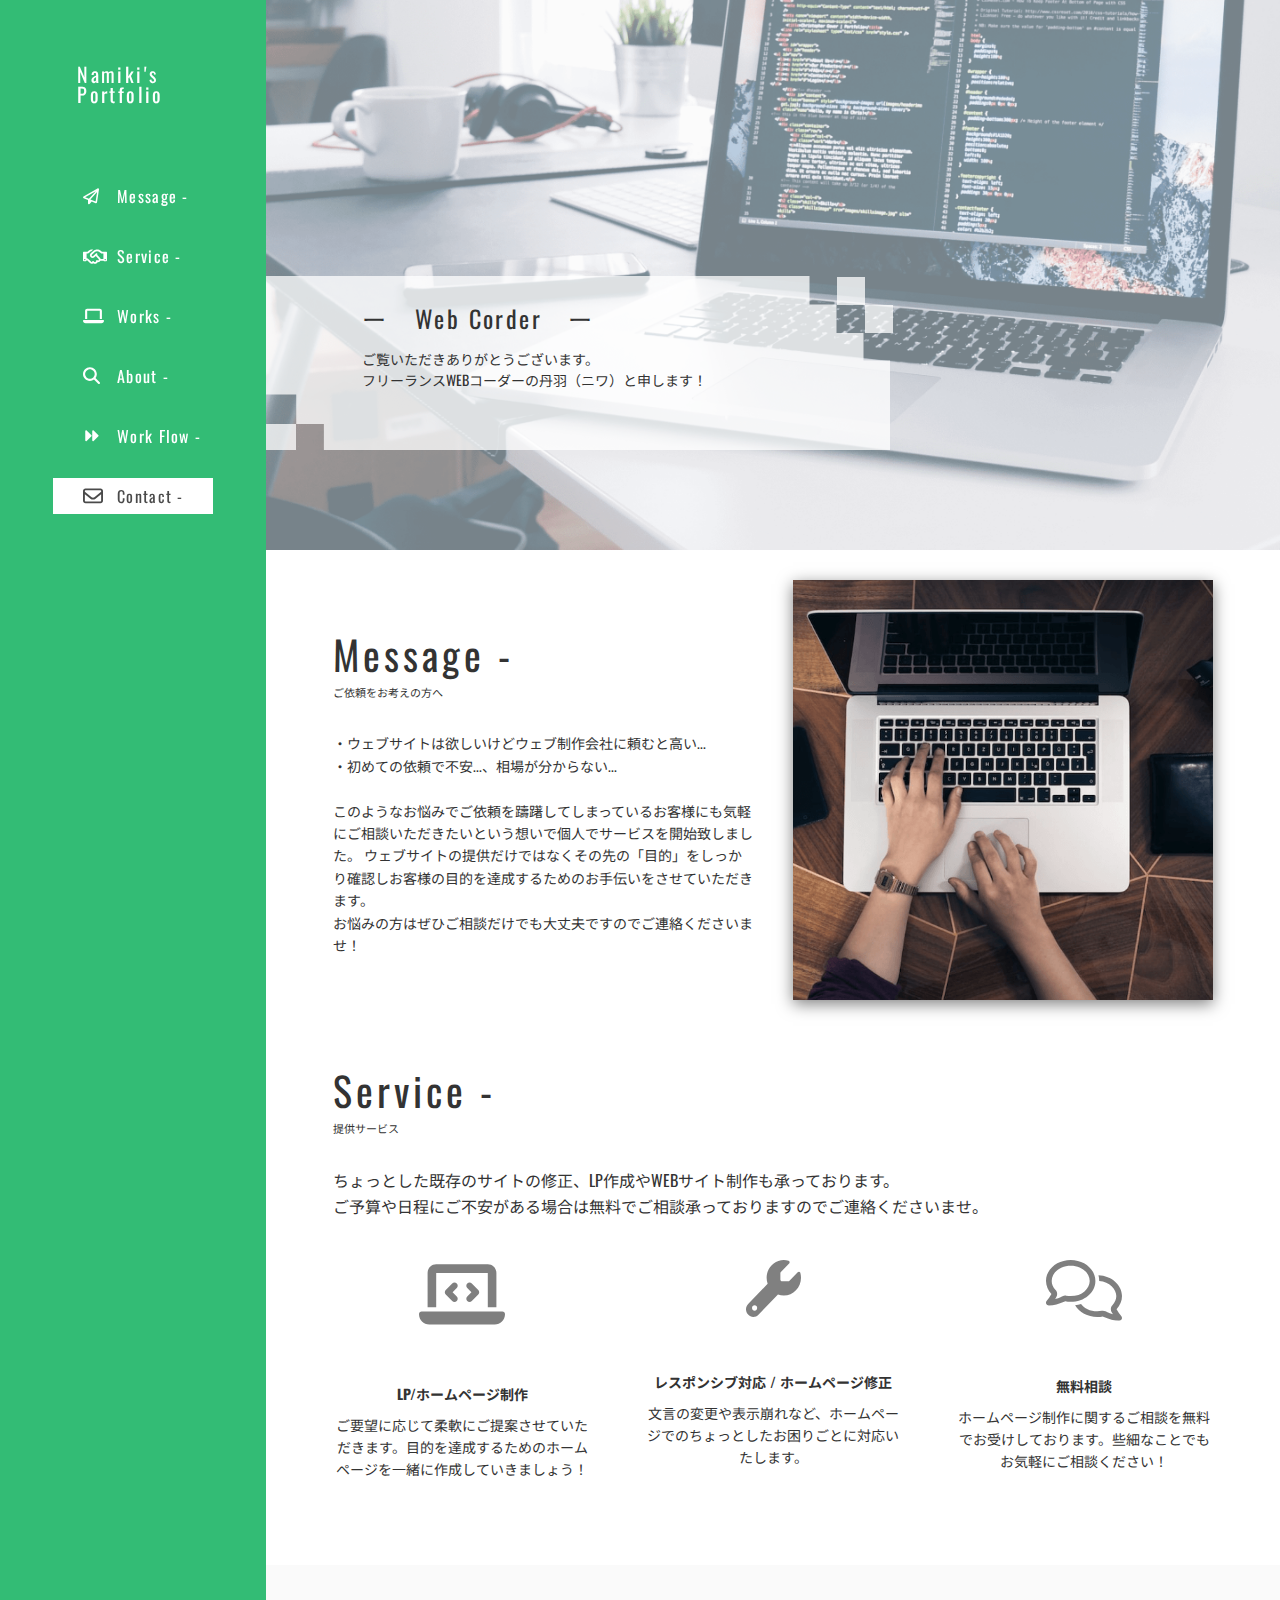
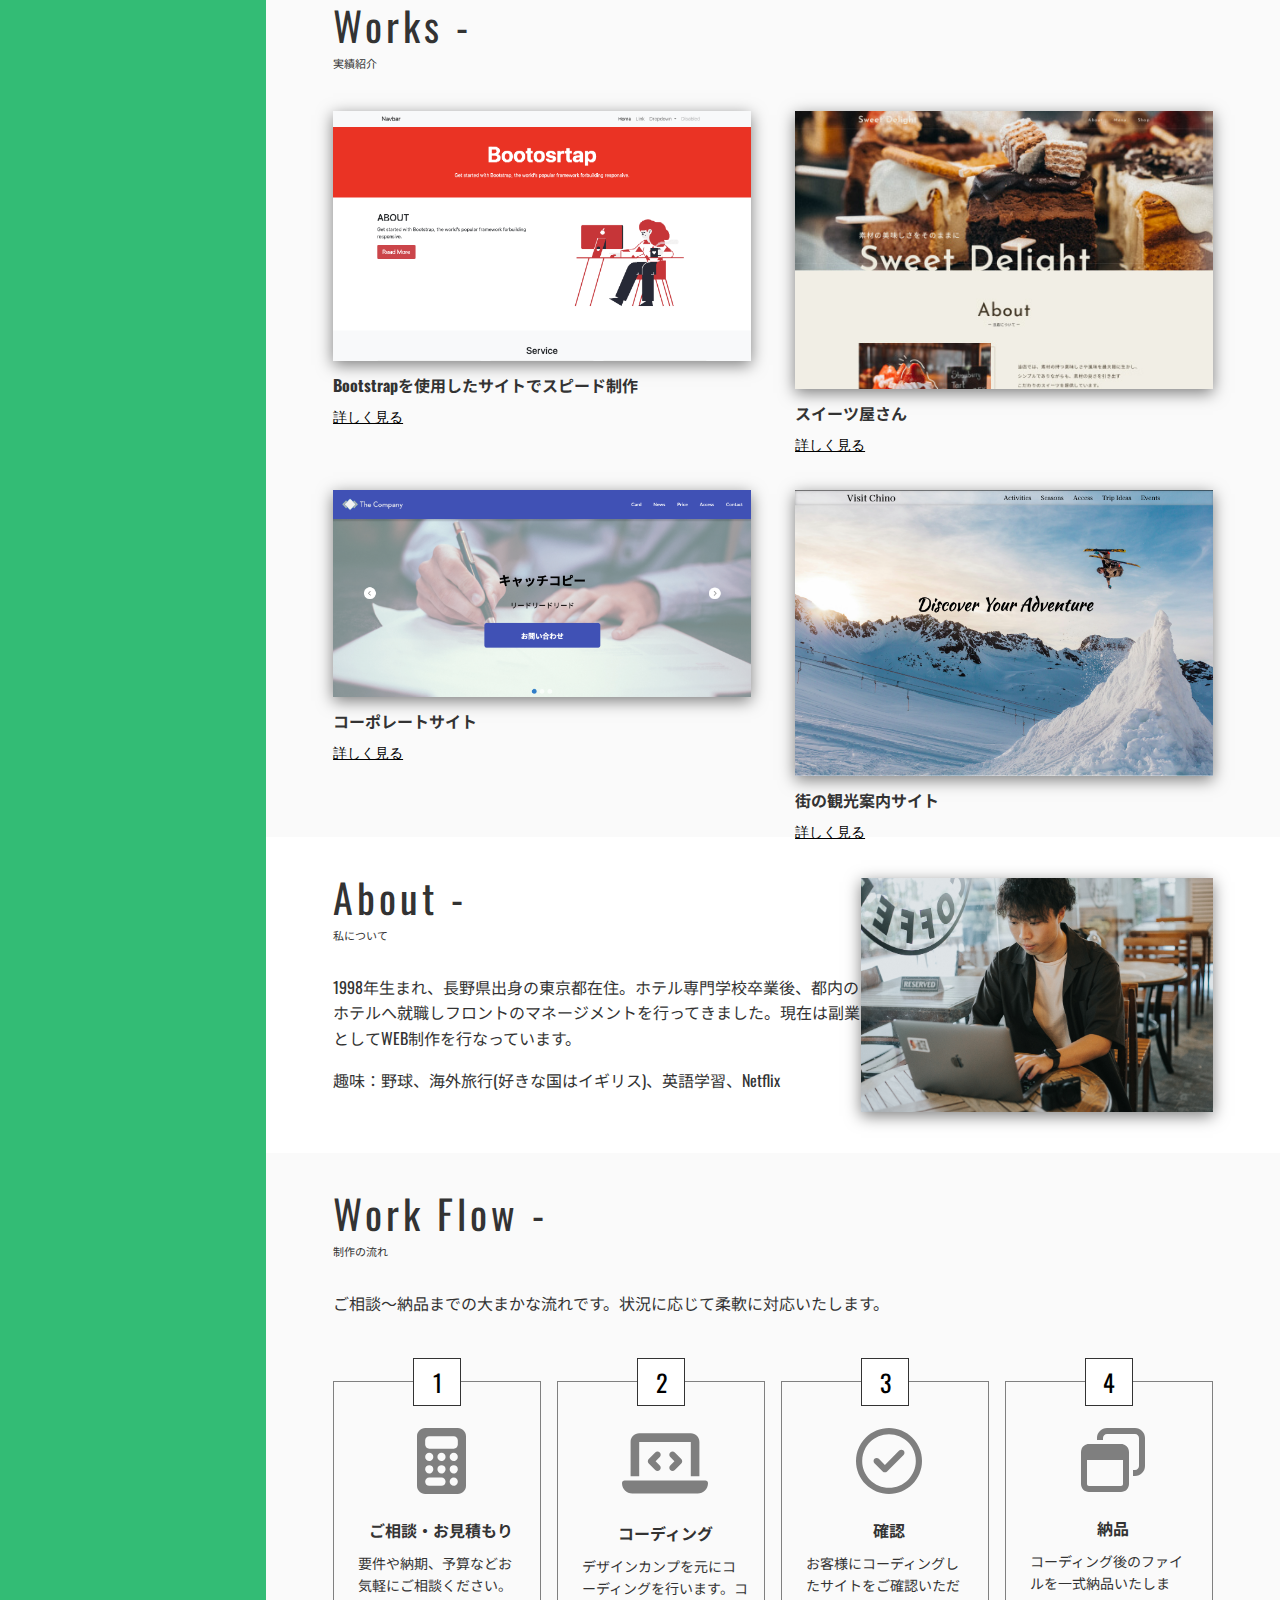
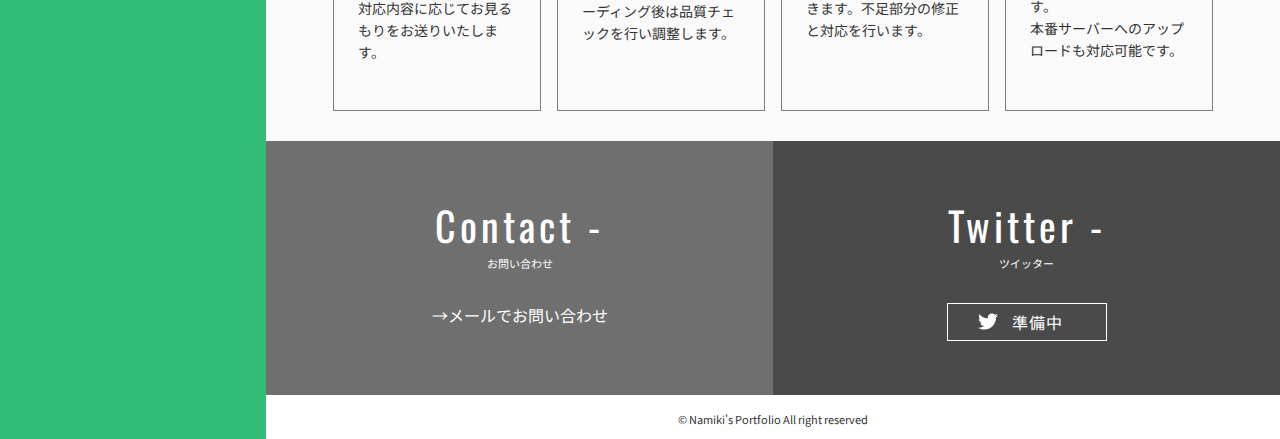
==== commit af6c1498: "最終修正" ====
--- a/index.html
+++ b/index.html
@@ -174,7 +174,7 @@
               <li class="service__item">
                 <div class="service__item-img">
                   <img class="service__item-img" src="/img/img_service2.svg" alt="">
-                  <h3 class="service__item-name">ホームページ修正</h3>
+                  <h3 class="service__item-name">レスポンシブ対応 / ホームページ修正</h3>
                   <p class="service__item-text">
                     文言の変更や表示崩れなど、ホームページでのちょっとしたお困りごとに対応いたします。
                   </p>
@@ -183,7 +183,7 @@
               <li class="service__item">
                 <div class="service__item-img">
                   <img class="service__item-img" src="/img/img_service3.svg" alt="">
-                  <h3 class="service__item-name">ホームページ相談</h3>
+                  <h3 class="service__item-name">無料相談</h3>
                   <p class="service__item-text">
                     ホームページ制作に関するご相談を無料でお受けしております。些細なことでもお気軽にご相談ください！
                   </p>
@@ -206,7 +206,7 @@
             <ul class="works__list">
               <li class="works__item">
                 <div class="works__item-img"><img src="./img/img_works1.png" alt=""></div>
-                <h3 class="works__item-name">ブートストラップを使用したサイト</h3>
+                <h3 class="works__item-name">Bootstrapを使用したサイトでスピード制作</h3>
                 <button class="works__item-link" data-modal-id="modal1">詳しく見る</button>
                 <!-- モーダル --> 
                 <div id="modal1" class="modal">
@@ -217,7 +217,7 @@
               </li>
               <li class="works__item">
                 <div class="works__item-img"><img src="./img/img_works2.jpg" alt=""></div>
-                <h3 class="works__item-name">スポーツ店公式タイトル</h3>
+                <h3 class="works__item-name">スイーツ屋さん</h3>
                 <button class="works__item-link" data-modal-id="modal2">詳しく見る</button>
                 <!-- モーダル --> 
                 <div id="modal2" class="modal">
@@ -238,7 +238,7 @@
               <li class="works__item">
                 <div class="works__item-img"><img src="./img/img_works4.png" alt=""></div>
                 <h3 class="works__item-name">街の観光案内サイト</h3>
-                <button class="works__item-link" data-modal-id="modal3">詳しく見る</button>
+                <button class="works__item-link" data-modal-id="modal4">詳しく見る</button>
                 <!-- モーダル --> 
                 <div id="modal4" class="modal">
                   <i class="ri-close-large-line close"></i>
--- a/css/style.css
+++ b/css/style.css
@@ -62,7 +62,7 @@
   left: 0;
   width: 100%;
   z-index: 999;
-  background-color: rgb(0, 135, 65);
+  background-color: rgba(0, 171, 82, 0.8);
 }
 .header__container {
   position: relative;
@@ -237,8 +237,7 @@
 .modal-content {
   margin: auto;
   display: block;
-  width: 80%; /* モーダルの幅を設定 */
-  max-width: 700px; /* モーダルの最大幅を設定 */
+  width: 80%; /* モーダルの最大幅を設定 */
 }
 
 /* 閉じるボタンのスタイル */
@@ -246,7 +245,7 @@
   color: #fff;
   position: fixed;
   top: 100px;
-  right: 10px;
+  right: 5%;
   font-size: 20px;
 }
 
@@ -416,7 +415,7 @@
   .service__list {
     display: grid;
     grid-template-columns: repeat(3, 1fr);
-    gap: 10%;
+    gap: 6%;
   }
   .service__item + .service__item {
     margin-top: 0;
@@ -428,6 +427,14 @@
   }
   .works__item + .works__item {
     margin-top: 0;
+  }
+  .modal-content {
+    margin-inline: auto 4%;
+    max-width: 70%;
+  }
+  .close {
+    right: 2%;
+    font-size: 2em;
   }
   .about__container {
     display: -webkit-box;
@@ -447,7 +454,6 @@
   .about__img img {
     min-width: 100%;
   }
-  /* モーダルのスタイル */
   .flow__list {
     display: grid;
     grid-template-columns: repeat(4, 1fr);
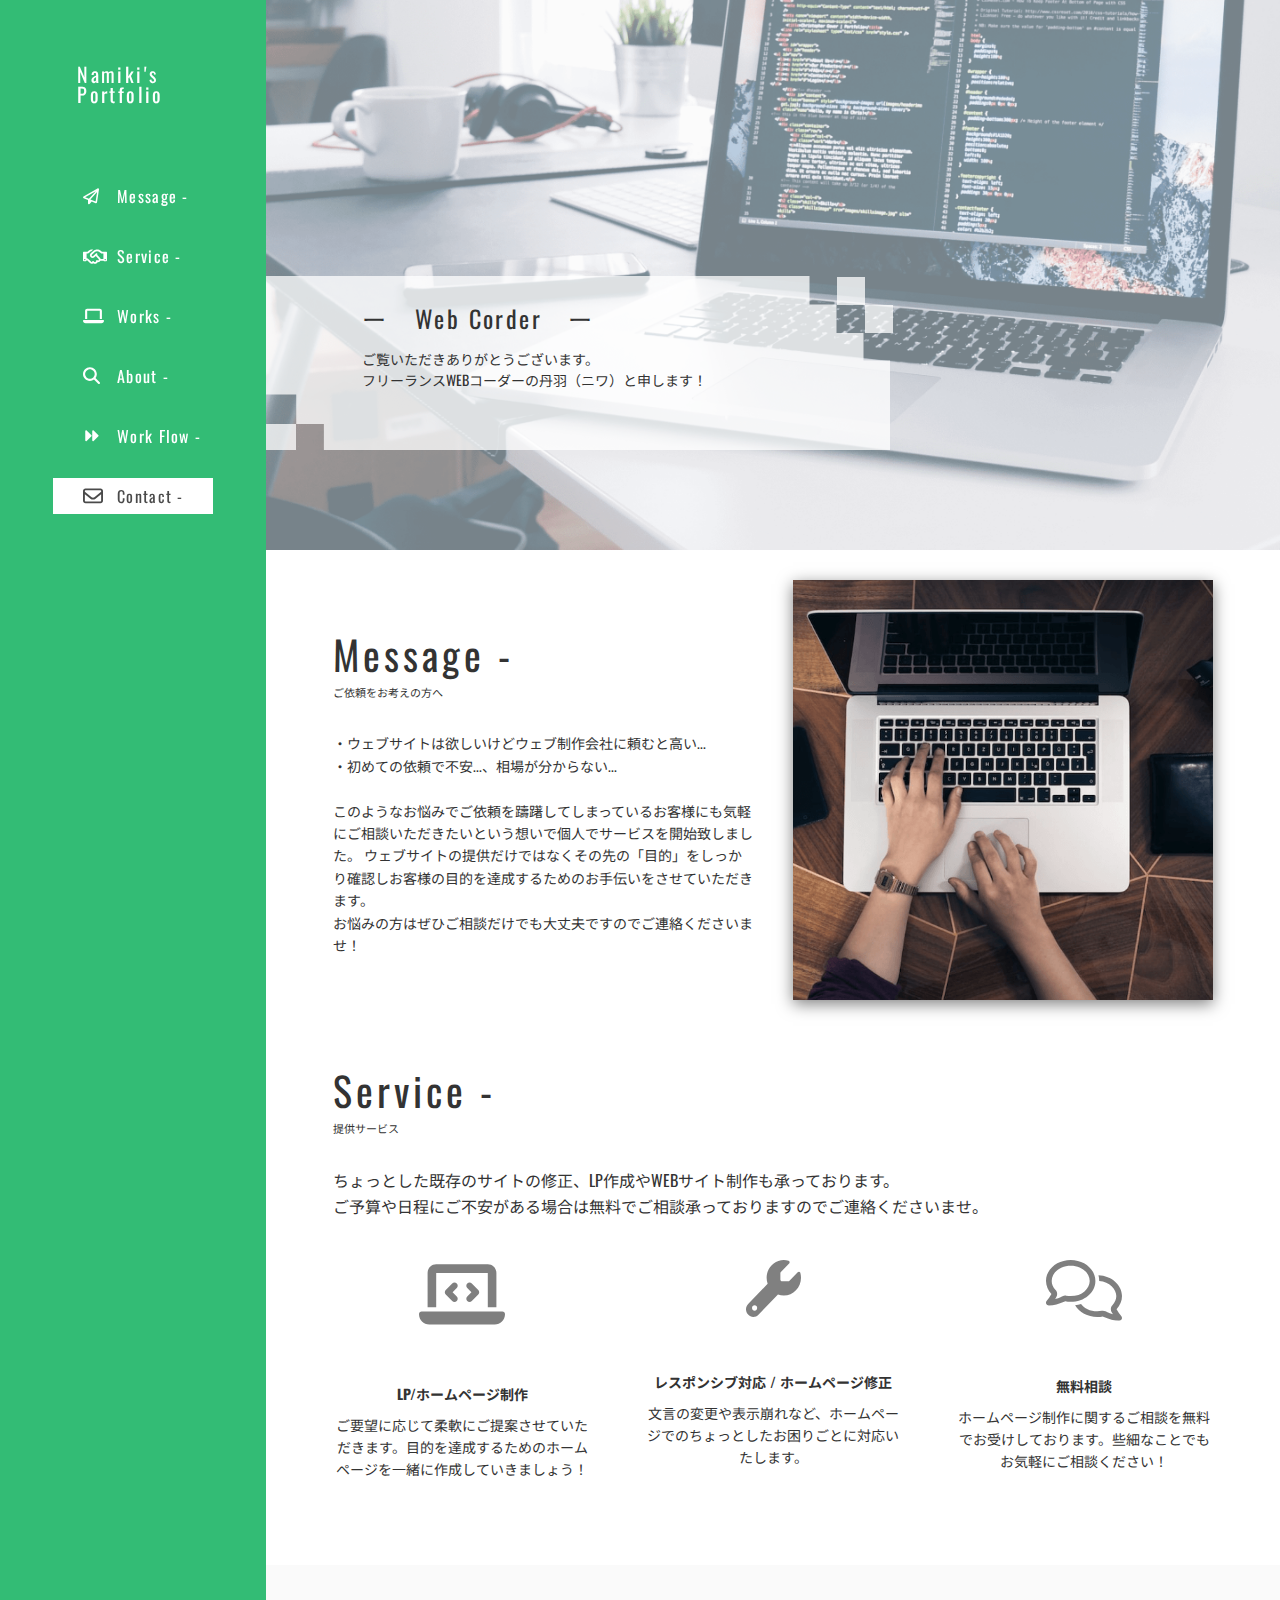
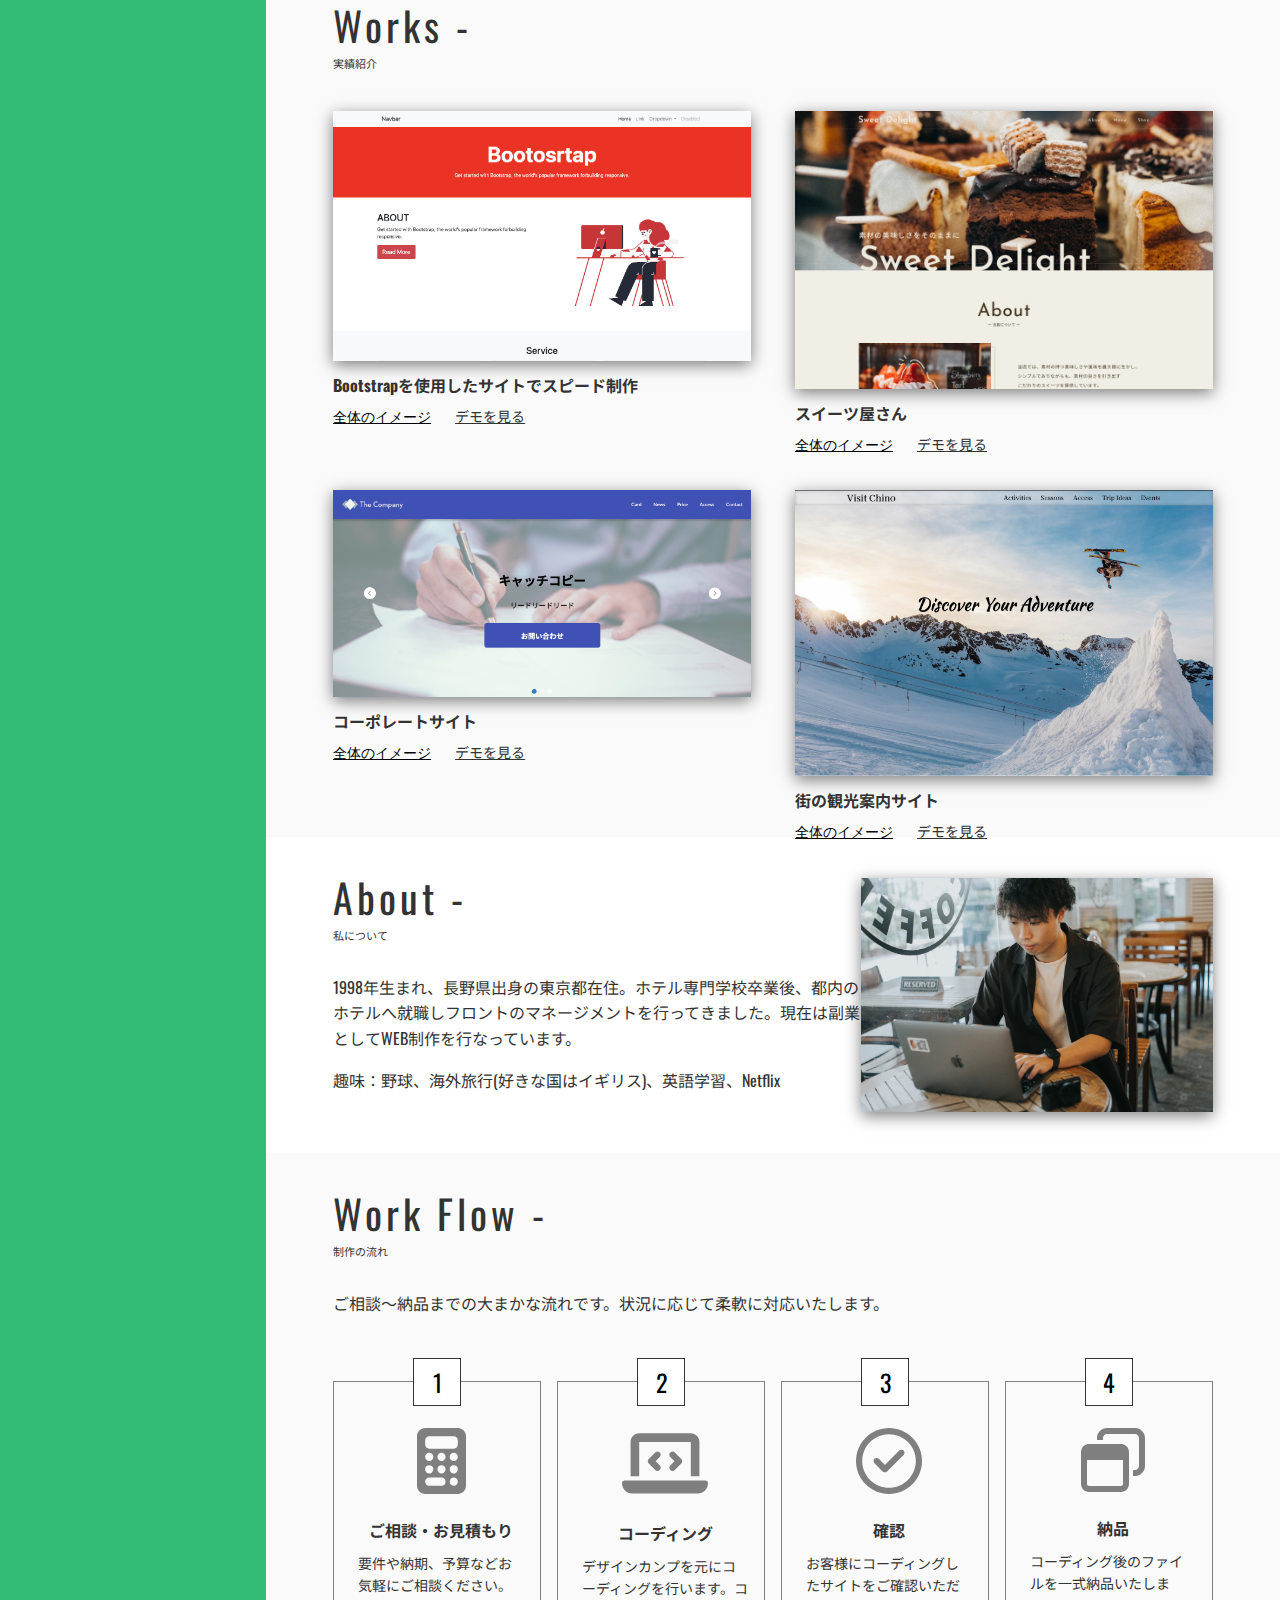
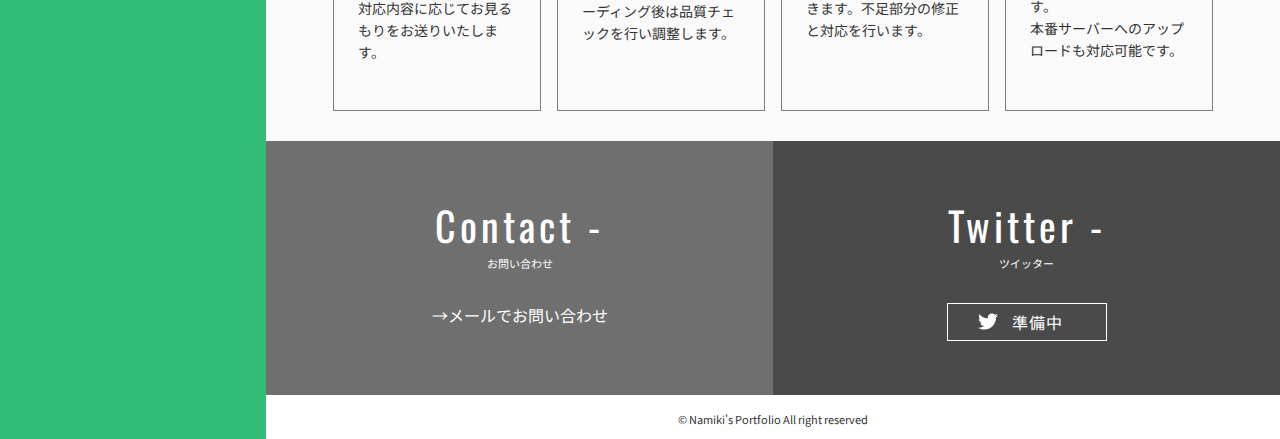
==== commit 8fc470e7: "修正" ====
--- a/index.html
+++ b/index.html
@@ -7,7 +7,7 @@
   <!-- <meta name="robots" content="noindex"> -->
   <title>Namiki's Portfolio</title>
   <!-- 検索エンジン表示時の説明メタ -->
-  <meta name="description" content="ウェブ制作のコーディングはお任せください。丁寧なヒヤリングから低予算でお客様の目的に沿ったウェブ制作を一緒に作りましょう。">
+  <meta name="description" content="長野県出身のウェブコーダーです。ウェブ制作のコーディングはお任せください。丁寧なヒヤリングから低予算でお客様の目的に沿ったウェブ制作を一緒に作りましょう。">
 <!-- Google Fontsの読み込み -->
   <link rel="preconnect" href="https://fonts.googleapis.com">
   <link rel="preconnect" href="https://fonts.gstatic.com" crossorigin>
@@ -21,7 +21,7 @@
 </head>
 <body>
   <div class="wrapper">
-    <header class="header">
+    <header class="header">      
       <div class="header__container">
         <a href="#"><h1 class="header__logo">Namiki's<br>Portfolio</h1></a>
         <button type="button" id="js-btnDrawer" class="header__menu-btn">Menu</button>
@@ -91,20 +91,8 @@
                       
                   </span>
                   <span class="button__text">Contact -</span>
-                  <!-- <a href="tel:090-2377-2959" class="button__text">Contact -</a> -->
-                </a>
-              </li>
-              <!-- <li class="header__nav-item">
-                <a href="https://twitter.com/nworkweb_tw" target="_blank"  class="header__nav-link button button--border">
-                  <span class="button__icon">
-                    <svg width="20" height="21" viewBox="0 0 20 21" fill="none" xmlns="http://www.w3.org/2000/svg">
-                      <path d="M17.9441 6.40799C17.9568 6.58444 17.9568 6.76092 17.9568 6.93736C17.9568 12.3191 13.8325 18.5201 6.29441 18.5201C3.97207 18.5201 1.81473 17.8521 0 16.6926C0.329961 16.7304 0.647187 16.743 0.989844 16.743C2.90605 16.743 4.67004 16.1002 6.07867 15.0037C4.27664 14.9659 2.76648 13.7937 2.24617 12.1805C2.5 12.2183 2.75379 12.2435 3.02031 12.2435C3.38832 12.2435 3.75637 12.193 4.09898 12.1049C2.22082 11.7267 0.812148 10.0883 0.812148 8.10949V8.05909C1.35781 8.36158 1.99238 8.55063 2.66492 8.57581C1.56086 7.84479 0.837539 6.59704 0.837539 5.18543C0.837539 4.42922 1.04055 3.73602 1.3959 3.13105C3.41367 5.60136 6.44668 7.21459 9.84766 7.39107C9.78422 7.08858 9.74613 6.77353 9.74613 6.45843C9.74613 4.21496 11.5736 2.38745 13.8451 2.38745C15.0253 2.38745 16.0913 2.87899 16.84 3.67302C17.7664 3.49658 18.6547 3.15626 19.4416 2.68994C19.137 3.63523 18.4898 4.42926 17.6395 4.93337C18.4644 4.84519 19.2639 4.61827 19.9999 4.30322C19.4416 5.10981 18.7436 5.82819 17.9441 6.40799Z" class="button__icon-path"/>
-                      </svg>
-                      
-                  </span>
-                  <span class="button__text">Twitter -</span>
-                </a>
-              </li> -->
+                </a>
+              </li>
             </ul>
           </nav>
         </div>
@@ -207,7 +195,8 @@
               <li class="works__item">
                 <div class="works__item-img"><img src="./img/img_works1.png" alt=""></div>
                 <h3 class="works__item-name">Bootstrapを使用したサイトでスピード制作</h3>
-                <button class="works__item-link" data-modal-id="modal1">詳しく見る</button>
+                <button class="works__item-link" data-modal-id="modal1">全体のイメージ</button>
+                  <a class="works__demo-link" href="https://work-web.net/bootstrap_start/" target="_blank" rel="noopener noreferrer">デモを見る</a>
                 <!-- モーダル --> 
                 <div id="modal1" class="modal">
                   <i class="ri-close-large-line close"></i>
@@ -218,7 +207,8 @@
               <li class="works__item">
                 <div class="works__item-img"><img src="./img/img_works2.jpg" alt=""></div>
                 <h3 class="works__item-name">スイーツ屋さん</h3>
-                <button class="works__item-link" data-modal-id="modal2">詳しく見る</button>
+                <button class="works__item-link" data-modal-id="modal2">全体のイメージ</button>
+                <a class="works__demo-link" href="https://work-web.net/bootstrap_start/sweetdelight/" target="_blank" rel="noopener noreferrer">デモを見る</a>
                 <!-- モーダル --> 
                 <div id="modal2" class="modal">
                   <i class="ri-close-large-line close"></i>
@@ -228,7 +218,8 @@
               <li class="works__item">
                 <div class="works__item-img"><img src="./img/img_works3.png" alt=""></div>
                 <h3 class="works__item-name">コーポレートサイト</h3>
-                <button class="works__item-link" data-modal-id="modal3">詳しく見る</button>
+                <button class="works__item-link" data-modal-id="modal3">全体のイメージ</button>
+                <a class="works__demo-link" href="https://work-web.net/company/" target="_blank" rel="noopener noreferrer">デモを見る</a>
                 <!-- モーダル --> 
                 <div id="modal3" class="modal">
                   <i class="ri-close-large-line close"></i>
@@ -238,7 +229,8 @@
               <li class="works__item">
                 <div class="works__item-img"><img src="./img/img_works4.png" alt=""></div>
                 <h3 class="works__item-name">街の観光案内サイト</h3>
-                <button class="works__item-link" data-modal-id="modal4">詳しく見る</button>
+                <button class="works__item-link" data-modal-id="modal4">全体のイメージ</button>
+                <a class="works__demo-link" href="https://work-web.net/visit_chino/" target="_blank" rel="noopener noreferrer">デモを見る</a>
                 <!-- モーダル --> 
                 <div id="modal4" class="modal">
                   <i class="ri-close-large-line close"></i>
--- a/css/style.css
+++ b/css/style.css
@@ -215,6 +215,11 @@
 .works__item-link {
   text-decoration: underline;
   font-size: 14px;
+}
+.works__demo-link {
+  margin-left: 20px;
+  font-size: 14px;
+  text-decoration: underline;
 }
 
 .modal {
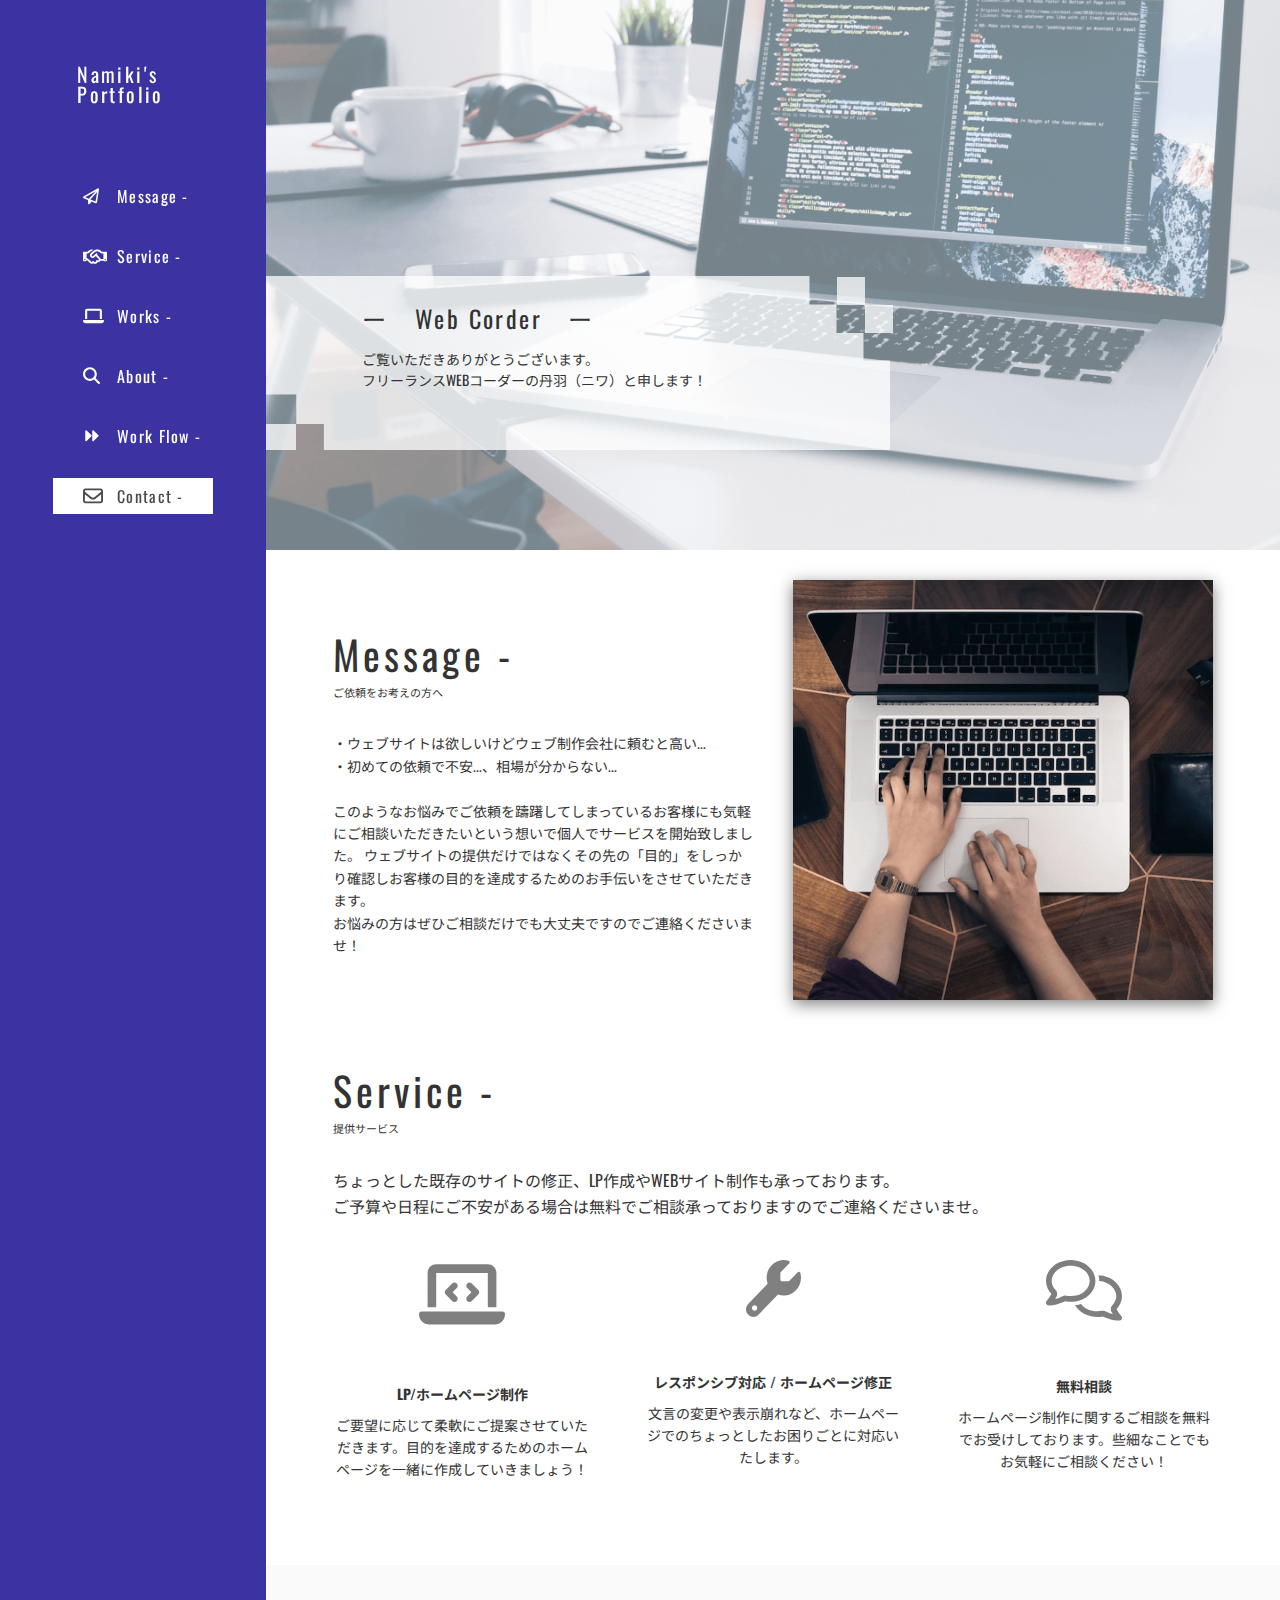
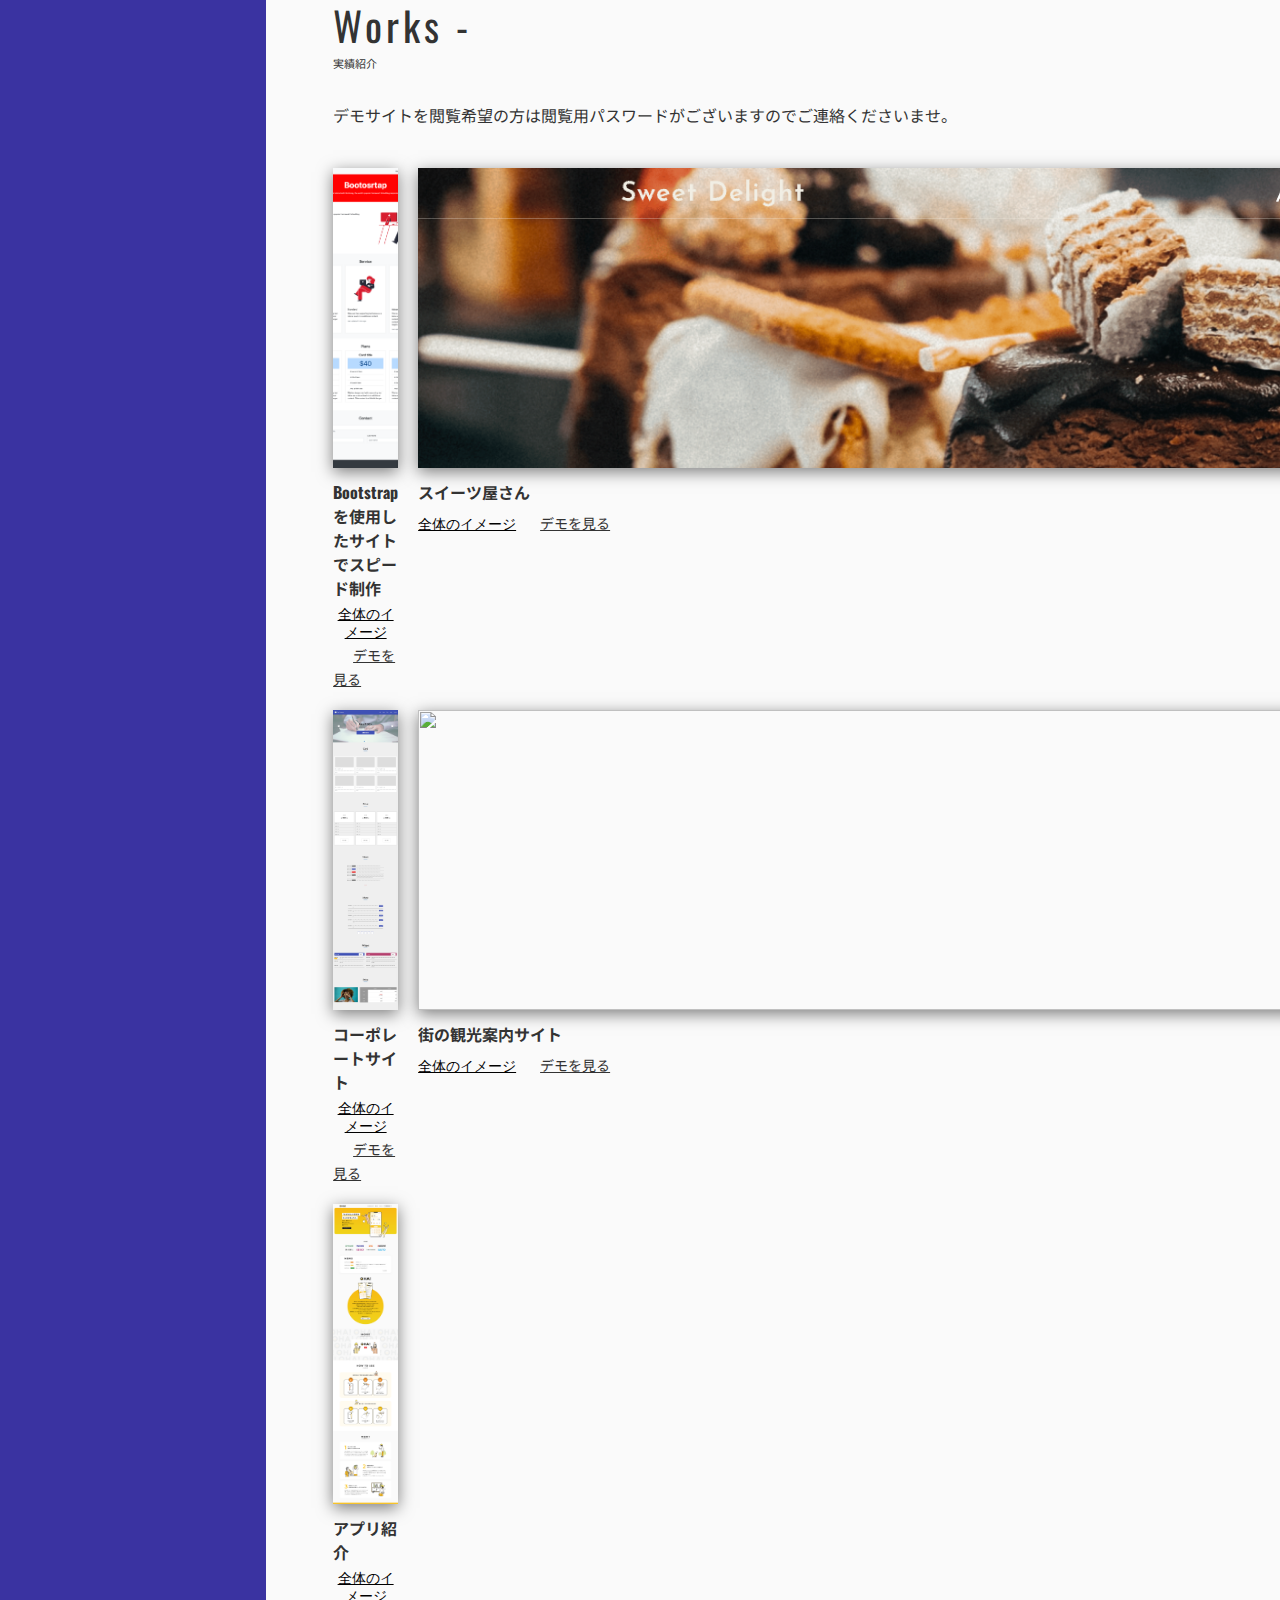
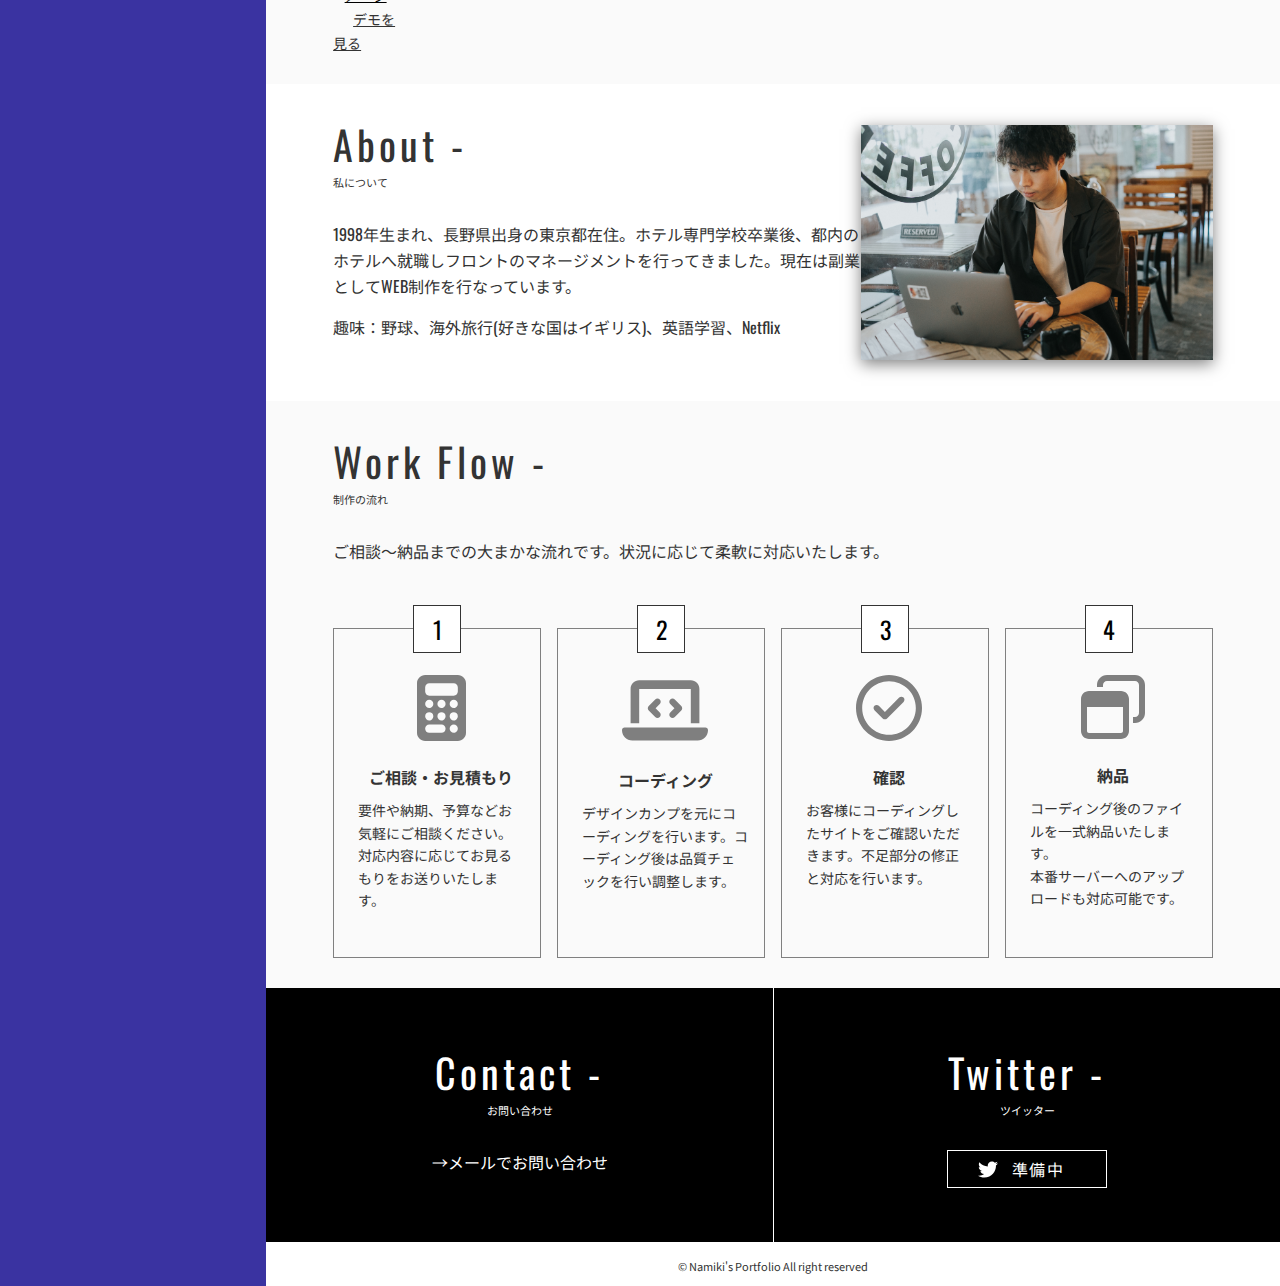
==== commit 518139c4: "最終修正" ====
--- a/index.html
+++ b/index.html
@@ -188,24 +188,22 @@
             <span class="section__ttl-main">Works -</span>
             <span class="section__ttl-sub">実績紹介</span>
           </h2>
-          <!-- <p class="section__lead-text">これまで制作したWebサイトです。また、当サイトも自ら制作していますので実績の一つとして御覧ください。
-          </p> -->
+          <p class="section__lead-text">デモサイトを閲覧希望の方は閲覧用パスワードがございますのでご連絡くださいませ。</p>
           <div class="section__contents">
             <ul class="works__list">
               <li class="works__item">
-                <div class="works__item-img"><img src="./img/img_works1.png" alt=""></div>
+                <div class="works__item-img"><img src="./img/bootstrap_start.png" alt=""></div>
                 <h3 class="works__item-name">Bootstrapを使用したサイトでスピード制作</h3>
                 <button class="works__item-link" data-modal-id="modal1">全体のイメージ</button>
                   <a class="works__demo-link" href="https://work-web.net/bootstrap_start/" target="_blank" rel="noopener noreferrer">デモを見る</a>
                 <!-- モーダル --> 
                 <div id="modal1" class="modal">
                   <i class="ri-close-large-line close"></i>
-                  <!-- <span class="close">×</span> -->
                   <img class="modal-content" src="./img/bootstrap_start.png">
                 </div>
               </li>
               <li class="works__item">
-                <div class="works__item-img"><img src="./img/img_works2.jpg" alt=""></div>
+                <div class="works__item-img"><img src="./img/sweetdelight.png" alt=""></div>
                 <h3 class="works__item-name">スイーツ屋さん</h3>
                 <button class="works__item-link" data-modal-id="modal2">全体のイメージ</button>
                 <a class="works__demo-link" href="https://work-web.net/bootstrap_start/sweetdelight/" target="_blank" rel="noopener noreferrer">デモを見る</a>
@@ -216,7 +214,7 @@
                 </div>
               </li>
               <li class="works__item">
-                <div class="works__item-img"><img src="./img/img_works3.png" alt=""></div>
+                <div class="works__item-img"><img src="./img/company.png" alt=""></div>
                 <h3 class="works__item-name">コーポレートサイト</h3>
                 <button class="works__item-link" data-modal-id="modal3">全体のイメージ</button>
                 <a class="works__demo-link" href="https://work-web.net/company/" target="_blank" rel="noopener noreferrer">デモを見る</a>
@@ -227,7 +225,7 @@
                 </div>
               </li>
               <li class="works__item">
-                <div class="works__item-img"><img src="./img/img_works4.png" alt=""></div>
+                <div class="works__item-img"><img src="./img/visit_chino.png" alt=""></div>
                 <h3 class="works__item-name">街の観光案内サイト</h3>
                 <button class="works__item-link" data-modal-id="modal4">全体のイメージ</button>
                 <a class="works__demo-link" href="https://work-web.net/visit_chino/" target="_blank" rel="noopener noreferrer">デモを見る</a>
@@ -235,6 +233,17 @@
                 <div id="modal4" class="modal">
                   <i class="ri-close-large-line close"></i>
                   <img class="modal-content" src="./img/visit_chino.png">
+                </div>
+              </li>
+              <li class="works__item">
+                <div class="works__item-img"><img src="./img/oha.png" alt=""></div>
+                <h3 class="works__item-name">アプリ紹介</h3>
+                <button class="works__item-link" data-modal-id="modal5">全体のイメージ</button>
+                <a class="works__demo-link" href="https://work-web.net/oha/" target="_blank" rel="noopener noreferrer">デモを見る</a>
+                <!-- モーダル --> 
+                <div id="modal5" class="modal">
+                  <i class="ri-close-large-line close"></i>
+                  <img class="modal-content" src="./img/oha.png">
                 </div>
               </li>
             </ul>
--- a/css/style.css
+++ b/css/style.css
@@ -62,7 +62,7 @@
   left: 0;
   width: 100%;
   z-index: 999;
-  background-color: rgba(0, 171, 82, 0.8);
+  background-color: rgba(9, 0, 137, 0.8);
 }
 .header__container {
   position: relative;
@@ -204,6 +204,13 @@
   margin-bottom: 12px;
 }
 .works__item-img img {
+  width: 1280px;
+  max-width: 100%;
+  height: 300px;
+  -o-object-position: top center;
+     object-position: top center;
+  -o-object-fit: cover;
+     object-fit: cover;
   -webkit-box-shadow: 0 4px 15px 0 rgba(0, 0, 0, 0.5);
           box-shadow: 0 4px 15px 0 rgba(0, 0, 0, 0.5);
 }
@@ -335,10 +342,12 @@
   padding: 40px;
 }
 .page-bottom__item--contact {
-  background-color: #6f6f6f;
+  background-color: #000000;
 }
 .page-bottom__item--twitter {
-  background-color: #4a4a4a;
+  background-color: #000000;
+  border-top: 1px solid;
+  border-left: none;
 }
 
 .footer {
@@ -427,8 +436,8 @@
   }
   .works__list {
     display: grid;
-    grid-template-columns: repeat(2, 0.5fr);
-    gap: 5%;
+    grid-template-columns: repeat(2, 1fr);
+    gap: 20px;
   }
   .works__item + .works__item {
     margin-top: 0;
@@ -438,8 +447,8 @@
     max-width: 70%;
   }
   .close {
-    right: 2%;
-    font-size: 2em;
+    right: 1%;
+    font-size: 1.5em;
   }
   .about__container {
     display: -webkit-box;
@@ -490,6 +499,10 @@
   .page-bottom__item {
     padding: 54px 10px;
   }
+  .page-bottom__item--twitter {
+    border-left: 1px solid;
+    border-top: none;
+  }
 }
 @media screen and (min-width: 768px) and (max-width: 1024px) {
   .section__ttl-main {
